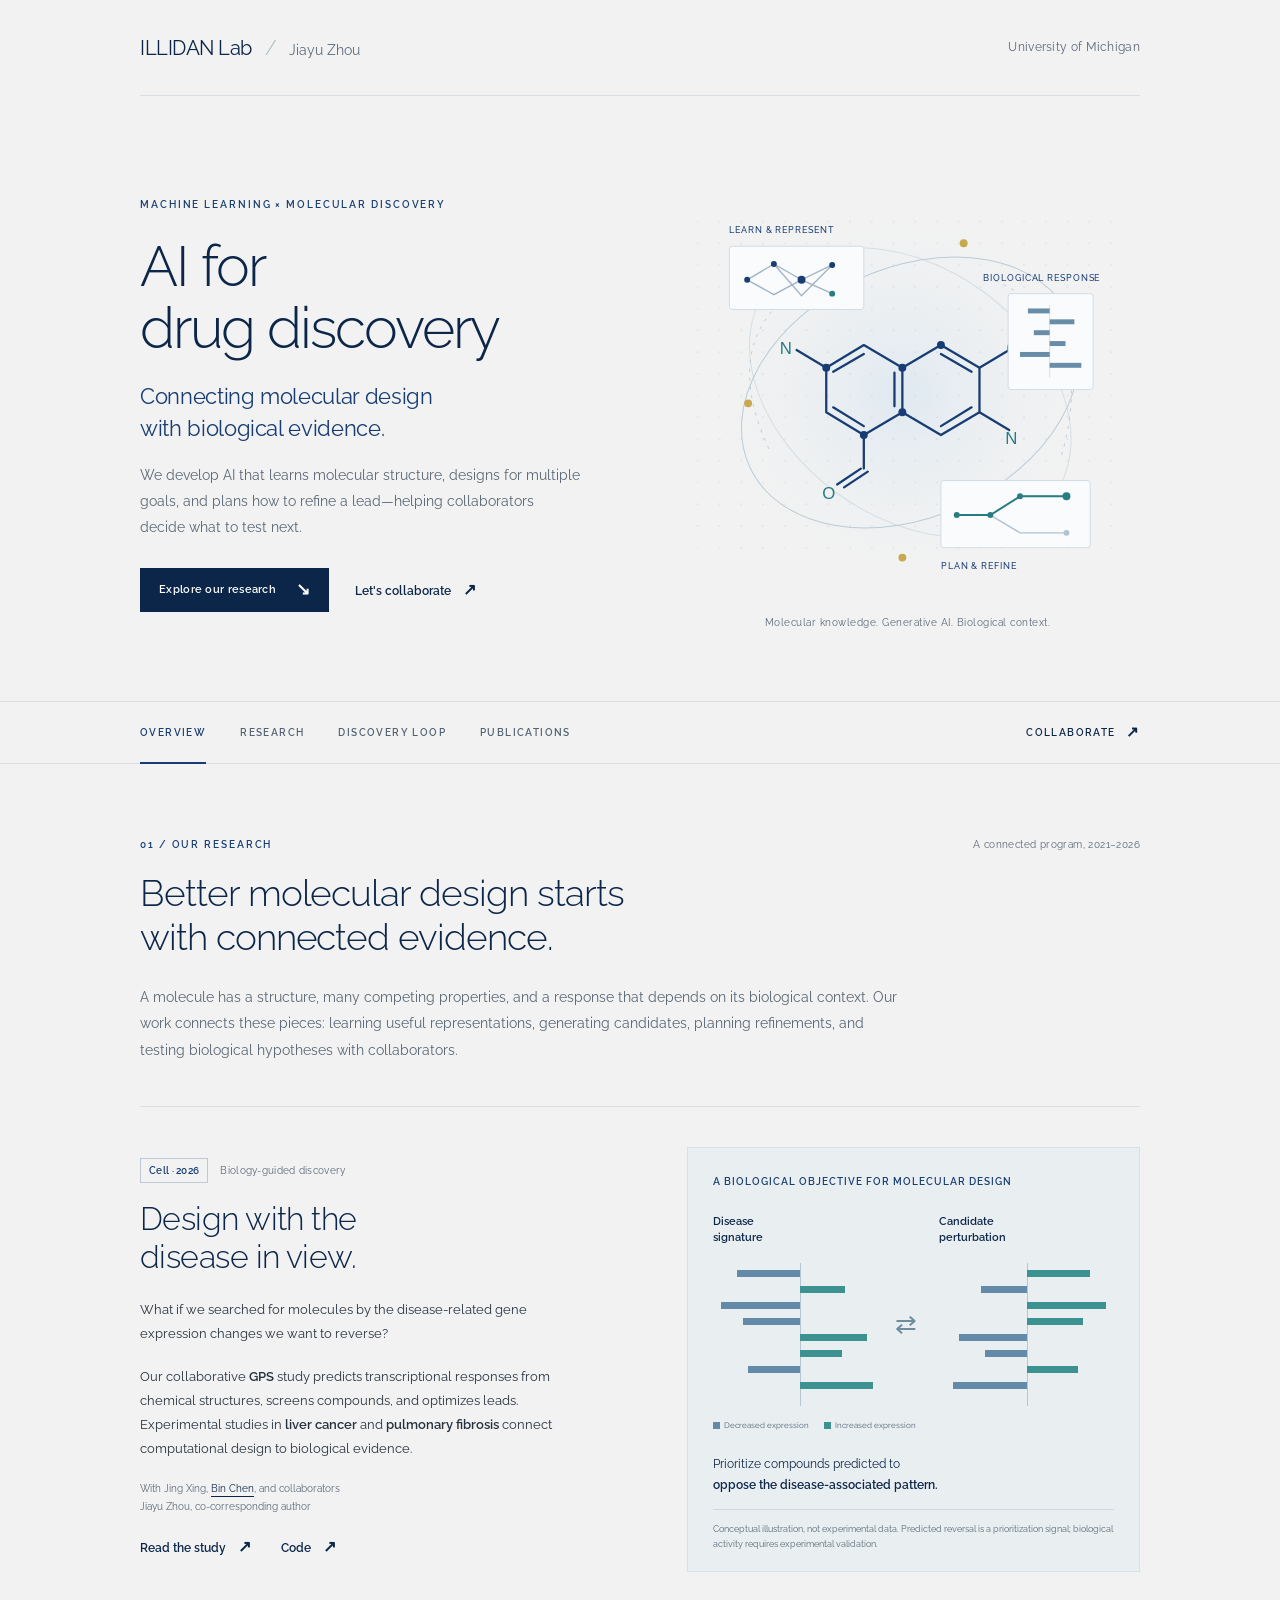
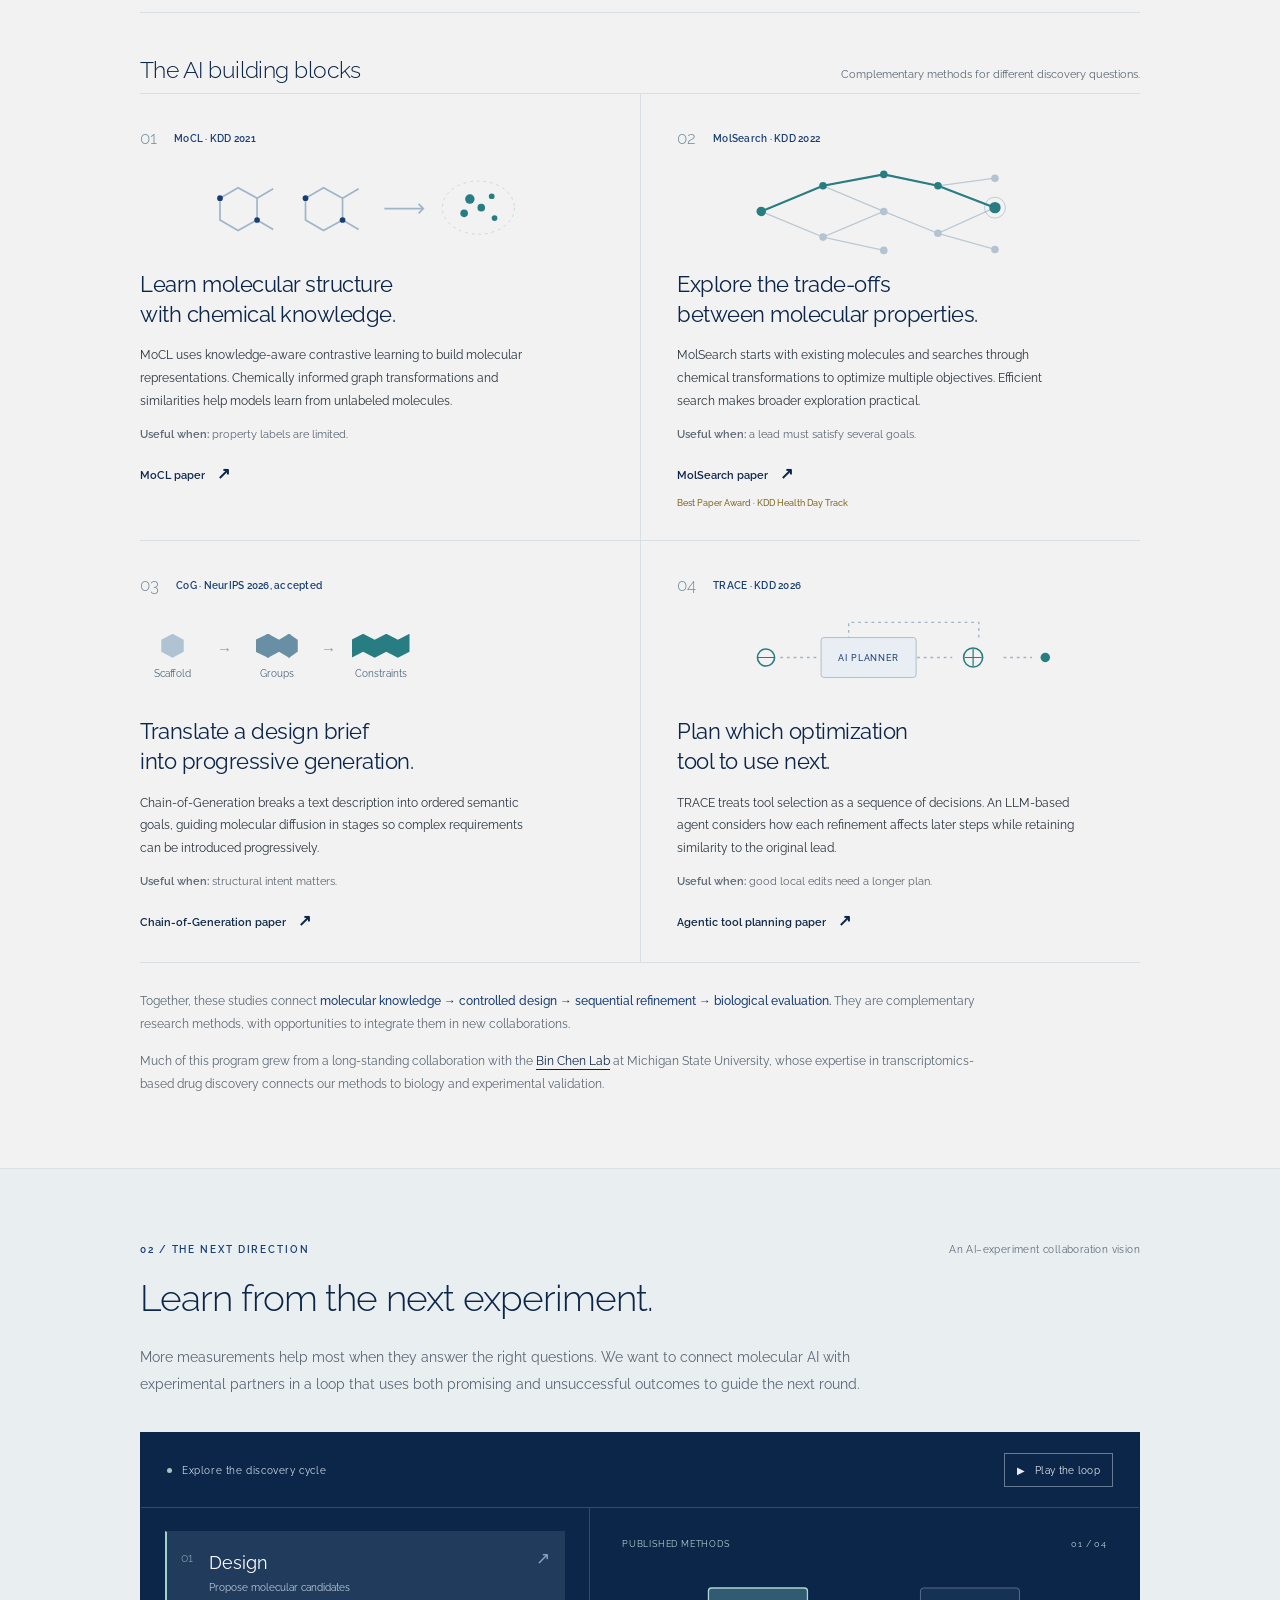
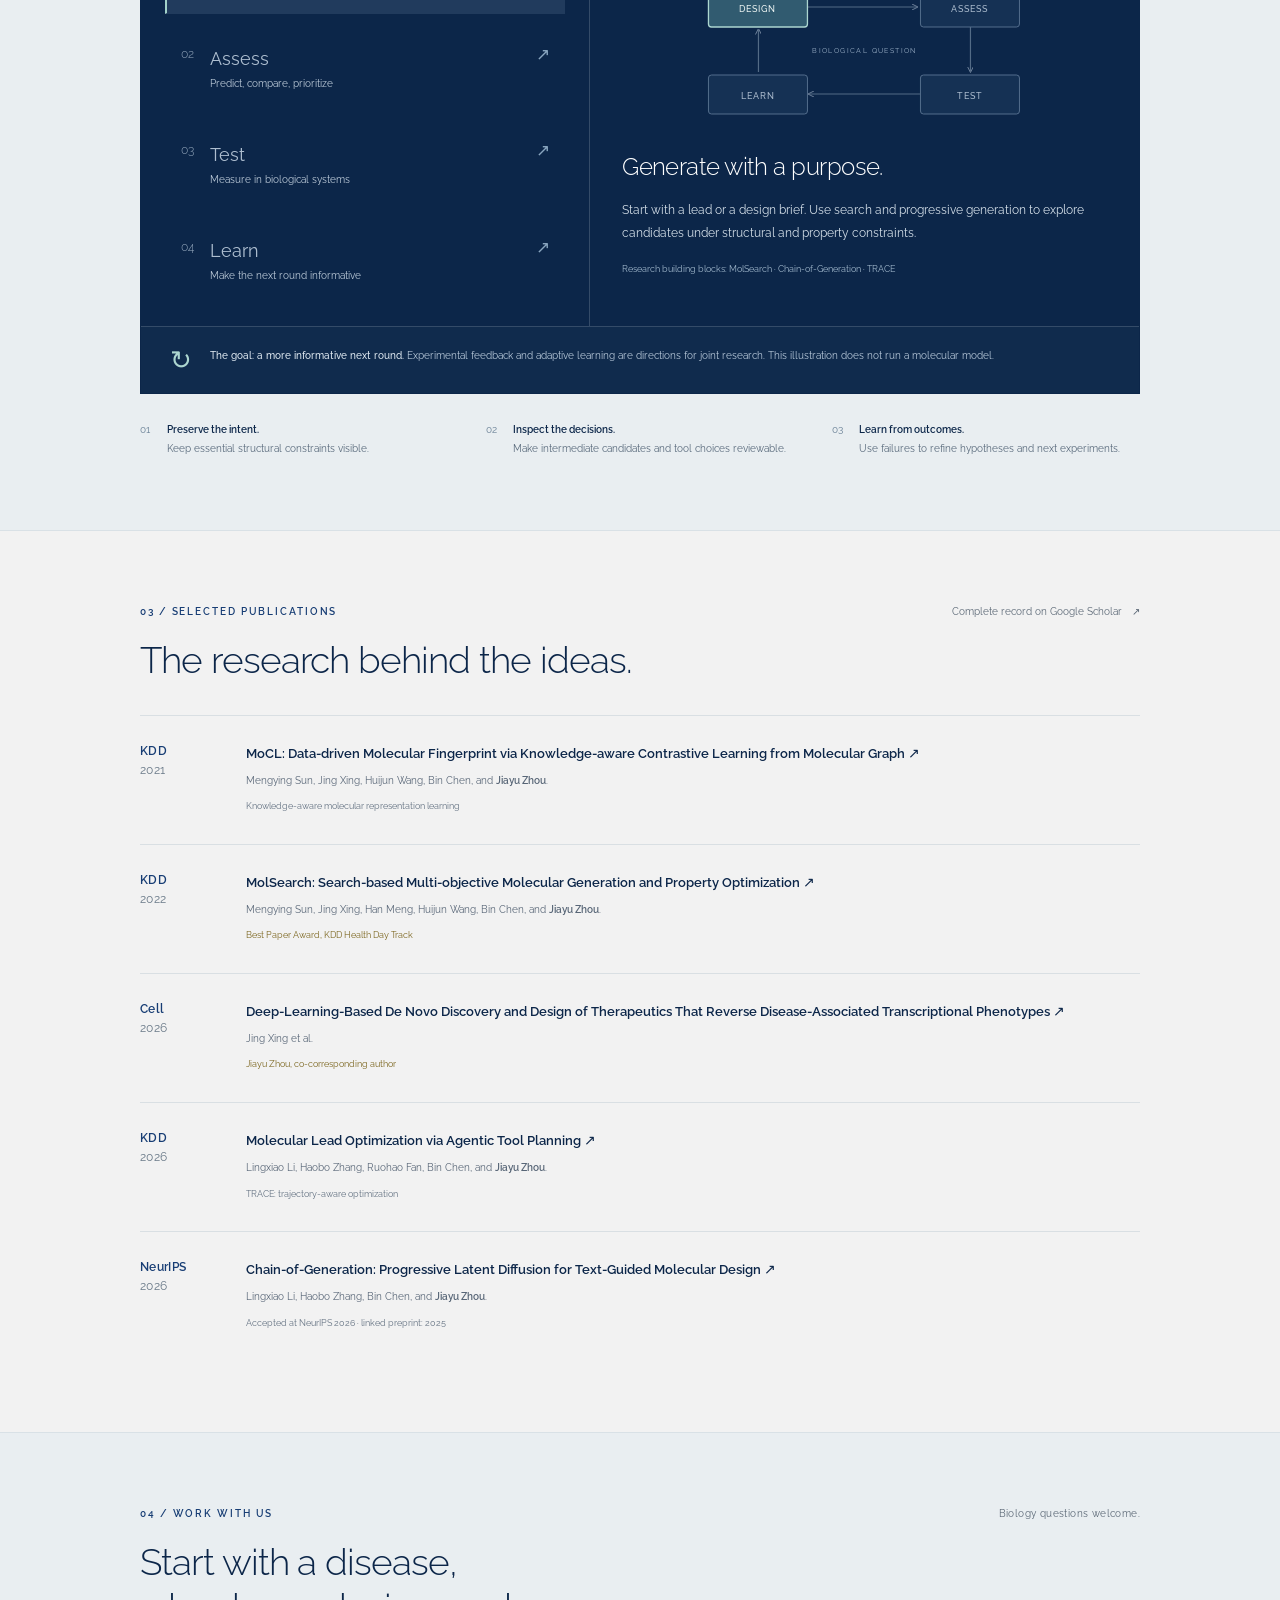
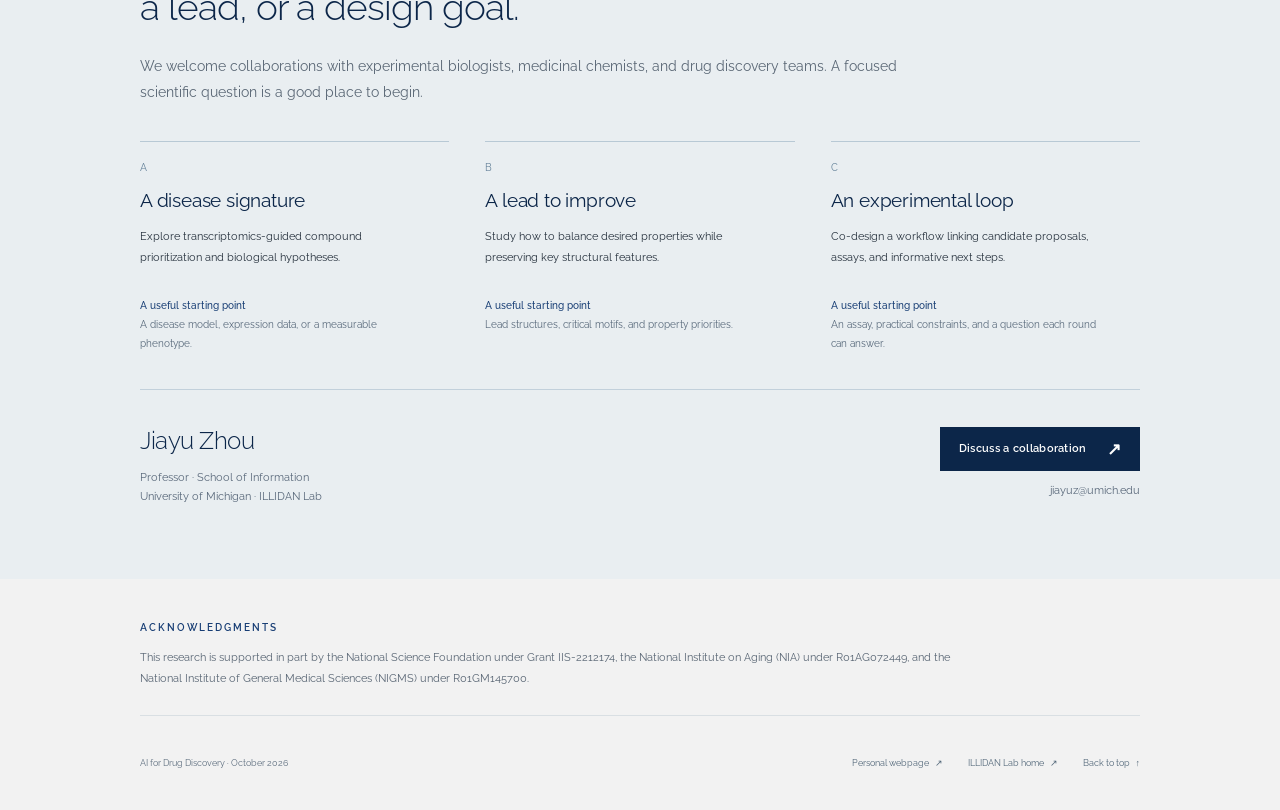
==== drug-discovery/index.html @ 28f116d9 "Add AI for Drug Discovery collaboration page. Co-Authored-By: Claude Opus 5.5 <noreply@anthropic.com" ====
<!doctype html>
<html lang="en">
<head>
  <meta charset="utf-8">
  <meta name="viewport" content="width=device-width, initial-scale=1">
  <meta name="theme-color" content="#0c2649">
  <meta name="description" content="AI for drug discovery at Jiayu Zhou's ILLIDAN Lab, University of Michigan. Molecular representation learning, generative design, agentic lead optimization, and transcriptomics-guided discovery.">
  <meta property="og:title" content="AI for Drug Discovery | Jiayu Zhou">
  <meta property="og:description" content="Connecting molecular design with biological evidence. Explore our research and opportunities to collaborate.">
  <meta property="og:type" content="website">
  <meta property="og:url" content="https://illidanlab.github.io/drug-discovery/">
  <link rel="canonical" href="https://illidanlab.github.io/drug-discovery/">
  <title>AI for Drug Discovery | ILLIDAN Lab</title>
  <link href="/favicon.ico" rel="shortcut icon">
  <link href="https://fonts.googleapis.com/css2?family=Raleway:wght@300;400;500;600;700&amp;display=swap" rel="stylesheet">
  <link rel="stylesheet" href="styles.css">
  <script src="app.js" defer></script>
</head>
<body>
  <a class="skip-link" href="#main">Skip to content</a>
  <header class="site-header wrap">
    <span class="identity"><a href="/">ILLIDAN Lab</a><span class="identity-divider">/</span><a href="https://jiayuzhou.github.io/" class="identity-lab">Jiayu Zhou</a></span>
    <span class="university">University of Michigan</span>
  </header>

  <main id="main">
    <section class="hero wrap" id="overview" aria-labelledby="page-title">
      <div class="hero-copy">
        <p class="eyebrow">Machine learning × molecular discovery</p>
        <h1 id="page-title">AI for<br>drug discovery</h1>
        <p class="hero-subtitle">Connecting molecular design<br class="desktop-break"> with biological evidence.</p>
        <p class="hero-intro">We develop AI that learns molecular structure, designs for multiple goals, and plans how to refine a lead—helping collaborators decide what to test next.</p>
        <div class="hero-actions"><a class="button primary" href="#research">Explore our research <span aria-hidden="true">↘</span></a><a class="text-link" href="#collaborate">Let's collaborate <span aria-hidden="true">↗</span></a></div>
      </div>

      <figure class="hero-figure">
        <svg class="molecular-world" viewBox="0 0 470 440" role="img" aria-labelledby="world-title world-desc">
          <title id="world-title">Molecular structure, AI design, and biological response</title>
          <desc id="world-desc">A conceptual molecular graph connects to a branching optimization trajectory and a gene expression signature, illustrating the connected capabilities of our research.</desc>
          <defs>
            <radialGradient id="world-glow"><stop stop-color="#dce8f1" stop-opacity=".88"/><stop offset="1" stop-color="#f2f2f2" stop-opacity="0"/></radialGradient>
            <linearGradient id="world-line" x1="0" x2="1"><stop stop-color="#8fa8c0"/><stop offset="1" stop-color="#287d82"/></linearGradient>
            <pattern id="world-grid" width="22" height="22" patternUnits="userSpaceOnUse"><circle cx="1" cy="1" r=".85" fill="#9cabb7" opacity=".3"/></pattern>
          </defs>
          <circle cx="230" cy="220" r="210" fill="url(#world-glow)"/>
          <rect x="20" y="30" width="430" height="365" fill="url(#world-grid)"/>
          <g fill="none" stroke="#bccbd6" stroke-width="1">
            <ellipse cx="238" cy="218" rx="179" ry="126" transform="rotate(-25 238 218)"/>
            <ellipse cx="238" cy="218" rx="179" ry="126" transform="rotate(36 238 218)" opacity=".5"/>
            <path d="M95 275Q32 140 172 88M324 105Q430 151 390 285" stroke-dasharray="3 6"/>
          </g>
          <g fill="none" stroke="#173d74" stroke-width="2.3" stroke-linecap="round" stroke-linejoin="round">
            <path d="M153 193l38-23 39 23v45l-39 23-38-23zM160 197l31-18M222 198v34M160 233l31 19"/>
            <path d="M230 193l39-23 39 23v45l-39 23-39-23M269 179l31 18M300 233l-31 19"/>
            <path d="M153 193l-30-18M308 193l30-18M308 238l30 18M191 261v34M188 295l-24 16M195 298l-24 16"/>
          </g>
          <g font-family="Arial,sans-serif" font-size="17" font-weight="500"><text x="106" y="179" fill="#287d82">N</text><text x="335" y="179" fill="#287d82">O</text><text x="334" y="270" fill="#287d82">N</text><text x="149" y="326" fill="#287d82">O</text></g>
          <g class="world-nodes" fill="#173d74"><circle cx="153" cy="193" r="4"/><circle cx="230" cy="193" r="4"/><circle cx="230" cy="238" r="4"/><circle cx="269" cy="170" r="4"/><circle cx="191" cy="261" r="4"/></g>
          <g transform="translate(55 70)">
            <rect x="0" y="0" width="136" height="64" rx="3" fill="#fafbfc" stroke="#d2dce5"/>
            <g stroke="#a2b5c7" stroke-width="1.4" fill="none"><path d="M18 34L45 18 73 34 104 19M45 18l28 32 31-31M18 34l27 15 28-15 31 14"/></g>
            <g fill="#173d74"><circle cx="18" cy="34" r="3"/><circle cx="45" cy="18" r="3"/><circle cx="73" cy="34" r="4"/><circle cx="104" cy="19" r="3"/></g>
            <circle cx="104" cy="48" r="3" fill="#287d82"/>
          </g>
          <text x="55" y="57" class="svg-label">LEARN &amp; REPRESENT</text>
          <g transform="translate(337 118)">
            <rect x="0" y="0" width="86" height="97" rx="3" fill="#fafbfc" stroke="#d2dce5"/>
            <g stroke="#d5dde4" stroke-width="1"><path d="M42 12v73"/></g>
            <g fill="#678da8"><rect x="20" y="15" width="22" height="5"/><rect x="42" y="26" width="25" height="5"/><rect x="26" y="37" width="16" height="5"/><rect x="42" y="48" width="16" height="5"/><rect x="12" y="59" width="30" height="5"/><rect x="42" y="70" width="32" height="5"/></g>
          </g>
          <text x="312" y="105" class="svg-label">BIOLOGICAL RESPONSE</text>
          <g transform="translate(269 307)">
            <rect x="0" y="0" width="151" height="68" rx="3" fill="#fafbfc" stroke="#d2dce5"/>
            <g fill="none" stroke="#b1c3d1" stroke-width="1.5"><path d="M16 35h34l30-19h47M50 35l30 18h47"/></g>
            <path d="M16 35h34l30-19h47" stroke="#287d82" stroke-width="2" fill="none"/>
            <g fill="#287d82"><circle cx="16" cy="35" r="3"/><circle cx="50" cy="35" r="3"/><circle cx="80" cy="16" r="3"/><circle cx="127" cy="16" r="4"/></g>
            <circle cx="127" cy="53" r="3" fill="#b1c3d1"/>
          </g>
          <text x="269" y="397" class="svg-label">PLAN &amp; REFINE</text>
          <g fill="#c8a950"><circle cx="74" cy="229" r="4"/><circle cx="292" cy="67" r="4"/><circle cx="230" cy="385" r="4"/></g>
        </svg>
        <figcaption>Molecular knowledge. Generative AI. Biological context.</figcaption>
      </figure>
    </section>

    <nav class="section-nav" aria-label="On this page"><div class="wrap nav-inner"><a href="#overview" class="active">Overview</a><a href="#research">Research</a><a href="#discovery-loop">Discovery loop</a><a href="#publications">Publications</a><a href="#collaborate">Collaborate <span aria-hidden="true">↗</span></a></div></nav>

    <section class="research-intro section wrap" id="research" aria-labelledby="research-heading">
      <div class="section-top"><p class="eyebrow">01 / Our research</p><span class="section-note">A connected program, 2021–2026</span></div>
      <h2 id="research-heading">Better molecular design starts<br class="desktop-break"> with connected evidence.</h2>
      <p class="section-lead">A molecule has a structure, many competing properties, and a response that depends on its biological context. Our work connects these pieces: learning useful representations, generating candidates, planning refinements, and testing biological hypotheses with collaborators.</p>

      <article class="flagship" aria-labelledby="gps-heading">
        <div class="flagship-copy">
          <p class="research-label"><span class="venue">Cell · 2026</span><span>Biology-guided discovery</span></p>
          <h3 id="gps-heading">Design with the<br>disease in view.</h3>
          <p>What if we searched for molecules by the disease-related gene expression changes we want to reverse?</p>
          <p>Our collaborative <strong>GPS</strong> study predicts transcriptional responses from chemical structures, screens compounds, and optimizes leads. Experimental studies in <strong>liver cancer</strong> and <strong>pulmonary fibrosis</strong> connect computational design to biological evidence.</p>
          <p class="credit">With Jing Xing, <a href="https://binchenlab.org/" target="_blank" rel="noopener noreferrer">Bin Chen</a>, and collaborators<br>Jiayu Zhou, co-corresponding author</p>
          <div class="inline-links"><a class="text-link" href="https://doi.org/10.1016/j.cell.2026.02.016" target="_blank" rel="noopener noreferrer">Read the study <span aria-hidden="true">↗</span></a><a class="text-link" href="https://github.com/Bin-Chen-Lab/GPS" target="_blank" rel="noopener noreferrer">Code <span aria-hidden="true">↗</span></a></div>
        </div>
        <figure class="signature-figure">
          <div class="signature-heading">A biological objective for molecular design</div>
          <div class="signature-columns">
            <div><span class="signature-name">Disease<br>signature</span><div class="gene-bars disease" aria-label="Illustrative disease expression signature"><i style="--w:72%;--side:start"></i><i style="--w:52%;--side:end"></i><i style="--w:91%;--side:start"></i><i style="--w:65%;--side:start"></i><i style="--w:77%;--side:end"></i><i style="--w:48%;--side:end"></i><i style="--w:59%;--side:start"></i><i style="--w:84%;--side:end"></i></div></div>
            <span class="signature-arrow" aria-hidden="true">⇄</span>
            <div><span class="signature-name">Candidate<br>perturbation</span><div class="gene-bars candidate" aria-label="Illustrative opposing compound perturbation signature"><i style="--w:72%;--side:end"></i><i style="--w:52%;--side:start"></i><i style="--w:91%;--side:end"></i><i style="--w:65%;--side:end"></i><i style="--w:77%;--side:start"></i><i style="--w:48%;--side:start"></i><i style="--w:59%;--side:end"></i><i style="--w:84%;--side:start"></i></div></div>
          </div>
          <div class="signature-legend"><span><i class="legend-blue"></i>Decreased expression</span><span><i class="legend-teal"></i>Increased expression</span></div>
          <p class="signature-takeaway">Prioritize compounds predicted to<br><strong>oppose the disease-associated pattern.</strong></p>
          <figcaption>Conceptual illustration, not experimental data. Predicted reversal is a prioritization signal; biological activity requires experimental validation.</figcaption>
        </figure>
      </article>

      <div class="building-blocks-heading"><h3>The AI building blocks</h3><p>Complementary methods for different discovery questions.</p></div>
      <div class="research-grid">
        <article class="research-item">
          <div class="method-top"><span class="method-number">01</span><span class="method-year">MoCL · KDD 2021</span></div>
          <svg viewBox="0 0 360 100" class="method-visual" role="img" aria-label="Molecular graphs are mapped to a shared representation using chemical knowledge"><g fill="none" stroke="#a0b5c9" stroke-width="1.8"><path d="M20 37l19-11 20 11v23L39 71 20 60zM59 37l17-10M59 60l17 10M110 37l19-11 20 11v23l-20 11-19-11zM149 37l17-10M149 60l17 10"/><path d="M193 48h41m-5-5l5 5-5 5"/></g><g fill="#173d74"><circle cx="20" cy="37" r="3"/><circle cx="59" cy="60" r="3"/><circle cx="110" cy="37" r="3"/><circle cx="149" cy="60" r="3"/></g><g fill="#287d82"><circle cx="283" cy="38" r="5"/><circle cx="295" cy="47" r="4"/><circle cx="277" cy="53" r="4"/><circle cx="306" cy="35" r="3"/><circle cx="309" cy="58" r="3"/></g><ellipse cx="292" cy="47" rx="38" ry="28" fill="none" stroke="#c8d8de" stroke-dasharray="3 4"/></svg>
          <h4>Learn molecular structure<br>with chemical knowledge.</h4>
          <p>MoCL uses knowledge-aware contrastive learning to build molecular representations. Chemically informed graph transformations and similarities help models learn from unlabeled molecules.</p>
          <p class="use-case"><strong>Useful when:</strong> property labels are limited.</p>
          <a class="paper-link" href="https://doi.org/10.1145/3447548.3467186" target="_blank" rel="noopener noreferrer" aria-label="Read the MoCL paper">MoCL paper <span aria-hidden="true">↗</span></a>
        </article>
        <article class="research-item">
          <div class="method-top"><span class="method-number">02</span><span class="method-year">MolSearch · KDD 2022</span></div>
          <svg viewBox="0 0 360 100" class="method-visual" role="img" aria-label="A tree search explores alternative molecular modifications"><g fill="none" stroke="#bcc9d3" stroke-width="1.4"><path d="M25 51L90 24l64-12M90 24l64 27M25 51l65 27 64-27M90 78l64 14M154 12l57 12 60-8M211 24l60 23M154 51l57 23 60-27M211 74l60 17"/></g><path d="M25 51L90 24l64-12 57 12 60 23" stroke="#287d82" stroke-width="2.3" fill="none"/><g fill="#b3c3d1"><circle cx="90" cy="78" r="4"/><circle cx="154" cy="51" r="4"/><circle cx="154" cy="92" r="4"/><circle cx="211" cy="74" r="4"/><circle cx="271" cy="16" r="4"/><circle cx="271" cy="91" r="4"/></g><g fill="#287d82"><circle cx="25" cy="51" r="5"/><circle cx="90" cy="24" r="4"/><circle cx="154" cy="12" r="4"/><circle cx="211" cy="24" r="4"/><circle cx="271" cy="47" r="6"/></g><circle cx="271" cy="47" r="11" stroke="#287d82" opacity=".3" fill="none"/></svg>
          <h4>Explore the trade-offs<br>between molecular properties.</h4>
          <p>MolSearch starts with existing molecules and searches through chemical transformations to optimize multiple objectives. Efficient search makes broader exploration practical.</p>
          <p class="use-case"><strong>Useful when:</strong> a lead must satisfy several goals.</p>
          <a class="paper-link" href="https://doi.org/10.1145/3534678.3542676" target="_blank" rel="noopener noreferrer" aria-label="Read the MolSearch paper">MolSearch paper <span aria-hidden="true">↗</span></a>
          <p class="award">Best Paper Award · KDD Health Day Track</p>
        </article>
        <article class="research-item">
          <div class="method-top"><span class="method-number">03</span><span class="method-year">CoG · NeurIPS 2026, accepted</span></div>
          <div class="progressive-visual" aria-label="Progressive generation introduces scaffold, functional groups, and property constraints in stages"><span><i></i>Scaffold</span><b aria-hidden="true">→</b><span><i></i>Groups</span><b aria-hidden="true">→</b><span><i></i>Constraints</span></div>
          <h4>Translate a design brief<br>into progressive generation.</h4>
          <p>Chain-of-Generation breaks a text description into ordered semantic goals, guiding molecular diffusion in stages so complex requirements can be introduced progressively.</p>
          <p class="use-case"><strong>Useful when:</strong> structural intent matters.</p>
          <a class="paper-link" href="https://arxiv.org/abs/2511.11894" target="_blank" rel="noopener noreferrer" aria-label="Read the Chain-of-Generation paper">Chain-of-Generation paper <span aria-hidden="true">↗</span></a>
        </article>
        <article class="research-item">
          <div class="method-top"><span class="method-number">04</span><span class="method-year">TRACE · KDD 2026</span></div>
          <svg viewBox="0 0 360 100" class="method-visual" role="img" aria-label="An agent plans a sequence of optimization tools and evaluates the resulting candidates"><g fill="none" stroke="#a0b5c9" stroke-width="1.4"><path d="M45 50h42m102 0h37m54 0h30M117 31V13h137v18" stroke-dasharray="3 4"/></g><rect x="88" y="29" width="100" height="42" rx="3" fill="#e8eef3" stroke="#a9becd"/><text x="138" y="54" text-anchor="middle" class="svg-label">AI PLANNER</text><g fill="#287d82"><circle cx="30" cy="50" r="9" fill="none" stroke="#287d82" stroke-width="1.7"/><circle cx="248" cy="50" r="10" fill="none" stroke="#287d82" stroke-width="1.7"/><circle cx="324" cy="50" r="5"/></g><path d="M21 50h18m209-9v18m-9-9h18" stroke="#287d82" stroke-width="1.3"/></svg>
          <h4>Plan which optimization<br>tool to use next.</h4>
          <p>TRACE treats tool selection as a sequence of decisions. An LLM-based agent considers how each refinement affects later steps while retaining similarity to the original lead.</p>
          <p class="use-case"><strong>Useful when:</strong> good local edits need a longer plan.</p>
          <a class="paper-link" href="https://doi.org/10.1145/3770855.3819017" target="_blank" rel="noopener noreferrer" aria-label="Read the TRACE agentic tool planning paper">Agentic tool planning paper <span aria-hidden="true">↗</span></a>
        </article>
      </div>
      <p class="research-connection">Together, these studies connect <strong>molecular knowledge → controlled design → sequential refinement → biological evaluation.</strong> They are complementary research methods, with opportunities to integrate them in new collaborations.</p>
      <p class="research-connection partner-note">Much of this program grew from a long-standing collaboration with the <a href="https://binchenlab.org/" target="_blank" rel="noopener noreferrer">Bin Chen Lab</a> at Michigan State University, whose expertise in transcriptomics-based drug discovery connects our methods to biology and experimental validation.</p>
    </section>

    <section class="loop-section" id="discovery-loop" aria-labelledby="loop-heading"><div class="wrap section">
      <div class="section-top"><p class="eyebrow">02 / The next direction</p><span class="section-note">An AI–experiment collaboration vision</span></div>
      <h2 id="loop-heading">Learn from the next experiment.</h2>
      <p class="section-lead">More measurements help most when they answer the right questions. We want to connect molecular AI with experimental partners in a loop that uses both promising and unsuccessful outcomes to guide the next round.</p>

      <div class="loop-board">
        <div class="loop-board-top"><span class="loop-caption"><i aria-hidden="true"></i> Explore the discovery cycle</span><button id="play-loop" class="play-button" type="button" aria-pressed="false"><span aria-hidden="true">▶</span> Play the loop</button></div>
        <div class="loop-layout">
          <div class="loop-stages" role="group" aria-label="Choose a discovery stage">
            <button class="stage-button selected" data-stage="0" type="button" aria-pressed="true"><span class="stage-index">01</span><span><strong>Design</strong><small>Propose molecular candidates</small></span><span class="stage-arrow" aria-hidden="true">↗</span></button>
            <button class="stage-button" data-stage="1" type="button" aria-pressed="false"><span class="stage-index">02</span><span><strong>Assess</strong><small>Predict, compare, prioritize</small></span><span class="stage-arrow" aria-hidden="true">↗</span></button>
            <button class="stage-button" data-stage="2" type="button" aria-pressed="false"><span class="stage-index">03</span><span><strong>Test</strong><small>Measure in biological systems</small></span><span class="stage-arrow" aria-hidden="true">↗</span></button>
            <button class="stage-button" data-stage="3" type="button" aria-pressed="false"><span class="stage-index">04</span><span><strong>Learn</strong><small>Make the next round informative</small></span><span class="stage-arrow" aria-hidden="true">↗</span></button>
          </div>
          <div class="loop-detail" aria-live="polite" aria-atomic="true">
            <div class="loop-detail-top"><span id="loop-status">Published methods</span><span id="loop-count">01 / 04</span></div>
            <svg id="loop-diagram" viewBox="0 0 360 166" role="img" aria-labelledby="loop-svg-title">
              <title id="loop-svg-title">Design, assess, test, and learn form a feedback cycle</title>
              <defs><marker id="loop-arrow" viewBox="0 0 8 8" refX="6" refY="4" markerWidth="5" markerHeight="5" orient="auto-start-reverse"><path d="M0 0L8 4 0 8" fill="none" stroke="#768aa2" stroke-width="1.2"/></marker></defs>
              <g fill="none" stroke="#536b86" stroke-width="1.2" marker-end="url(#loop-arrow)"><path d="M123 39h109"/><path d="M286 59v44"/><path d="M236 126H125"/><path d="M74 104V62"/></g>
              <g class="loop-node current" data-node="0"><rect x="24" y="20" width="99" height="39" rx="3"/><text x="73.5" y="44">DESIGN</text></g>
              <g class="loop-node" data-node="1"><rect x="236" y="20" width="99" height="39" rx="3"/><text x="285.5" y="44">ASSESS</text></g>
              <g class="loop-node" data-node="2"><rect x="236" y="107" width="99" height="39" rx="3"/><text x="285.5" y="131">TEST</text></g>
              <g class="loop-node" data-node="3"><rect x="24" y="107" width="99" height="39" rx="3"/><text x="73.5" y="131">LEARN</text></g>
              <text x="180" y="85" text-anchor="middle" class="loop-center">BIOLOGICAL QUESTION</text>
            </svg>
            <h3 id="loop-detail-title">Generate with a purpose.</h3>
            <p id="loop-detail-copy">Start with a lead or a design brief. Use search and progressive generation to explore candidates under structural and property constraints.</p>
            <p id="loop-detail-tools" class="loop-tools">Research building blocks: MolSearch · Chain-of-Generation · TRACE</p>
          </div>
        </div>
        <div class="loop-board-bottom"><span aria-hidden="true">↻</span><p><strong>The goal: a more informative next round.</strong> Experimental feedback and adaptive learning are directions for joint research. This illustration does not run a molecular model.</p></div>
      </div>
      <div class="loop-principles"><p><span>01</span><strong>Preserve the intent.</strong><br>Keep essential structural constraints visible.</p><p><span>02</span><strong>Inspect the decisions.</strong><br>Make intermediate candidates and tool choices reviewable.</p><p><span>03</span><strong>Learn from outcomes.</strong><br>Use failures to refine hypotheses and next experiments.</p></div>
    </div></section>

    <section class="section wrap publications" id="publications" aria-labelledby="papers-heading">
      <div class="section-top"><p class="eyebrow">03 / Selected publications</p><a class="quiet-link" href="https://scholar.google.com/citations?hl=en&amp;user=yQKlLTQAAAAJ" target="_blank" rel="noopener noreferrer">Complete record on Google Scholar <span aria-hidden="true">↗</span></a></div>
      <h2 id="papers-heading">The research behind the ideas.</h2>
      <ol class="publication-list">
        <li><span class="publication-venue">KDD<span>2021</span></span><div><a href="https://doi.org/10.1145/3447548.3467186" target="_blank" rel="noopener noreferrer">MoCL: Data-driven Molecular Fingerprint via Knowledge-aware Contrastive Learning from Molecular Graph <span aria-hidden="true">↗</span></a><p>Mengying Sun, Jing Xing, Huijun Wang, Bin Chen, and <strong>Jiayu Zhou</strong>.</p><span class="publication-note">Knowledge-aware molecular representation learning</span></div></li>
        <li><span class="publication-venue">KDD<span>2022</span></span><div><a href="https://doi.org/10.1145/3534678.3542676" target="_blank" rel="noopener noreferrer">MolSearch: Search-based Multi-objective Molecular Generation and Property Optimization <span aria-hidden="true">↗</span></a><p>Mengying Sun, Jing Xing, Han Meng, Huijun Wang, Bin Chen, and <strong>Jiayu Zhou</strong>.</p><span class="publication-note distinction">Best Paper Award, KDD Health Day Track</span></div></li>
        <li><span class="publication-venue">Cell<span>2026</span></span><div><a href="https://doi.org/10.1016/j.cell.2026.02.016" target="_blank" rel="noopener noreferrer">Deep-Learning-Based De Novo Discovery and Design of Therapeutics That Reverse Disease-Associated Transcriptional Phenotypes <span aria-hidden="true">↗</span></a><p>Jing Xing et al.</p><span class="publication-note distinction">Jiayu Zhou, co-corresponding author</span></div></li>
        <li><span class="publication-venue">KDD<span>2026</span></span><div><a href="https://doi.org/10.1145/3770855.3819017" target="_blank" rel="noopener noreferrer">Molecular Lead Optimization via Agentic Tool Planning <span aria-hidden="true">↗</span></a><p>Lingxiao Li, Haobo Zhang, Ruohao Fan, Bin Chen, and <strong>Jiayu Zhou</strong>.</p><span class="publication-note">TRACE: trajectory-aware optimization</span></div></li>
        <li><span class="publication-venue">NeurIPS<span>2026</span></span><div><a href="https://arxiv.org/abs/2511.11894" target="_blank" rel="noopener noreferrer">Chain-of-Generation: Progressive Latent Diffusion for Text-Guided Molecular Design <span aria-hidden="true">↗</span></a><p>Lingxiao Li, Haobo Zhang, Bin Chen, and <strong>Jiayu Zhou</strong>.</p><span class="publication-note">Accepted at NeurIPS 2026 · linked preprint: 2025</span></div></li>
      </ol>
    </section>

    <section class="collaboration-section" id="collaborate" aria-labelledby="collaboration-heading"><div class="section wrap">
      <div class="section-top"><p class="eyebrow">04 / Work with us</p><span class="section-note">Biology questions welcome.</span></div>
      <h2 id="collaboration-heading">Start with a disease,<br>a lead, or a design goal.</h2>
      <p class="section-lead">We welcome collaborations with experimental biologists, medicinal chemists, and drug discovery teams. A focused scientific question is a good place to begin.</p>
      <div class="collaboration-paths">
        <article><span class="path-index">A</span><h3>A disease signature</h3><p>Explore transcriptomics-guided compound prioritization and biological hypotheses.</p><p class="path-start"><strong>A useful starting point</strong><br>A disease model, expression data, or a measurable phenotype.</p></article>
        <article><span class="path-index">B</span><h3>A lead to improve</h3><p>Study how to balance desired properties while preserving key structural features.</p><p class="path-start"><strong>A useful starting point</strong><br>Lead structures, critical motifs, and property priorities.</p></article>
        <article><span class="path-index">C</span><h3>An experimental loop</h3><p>Co-design a workflow linking candidate proposals, assays, and informative next steps.</p><p class="path-start"><strong>A useful starting point</strong><br>An assay, practical constraints, and a question each round can answer.</p></article>
      </div>
      <div class="contact-block"><div><p class="contact-name">Jiayu Zhou</p><p>Professor · School of Information<br>University of Michigan · ILLIDAN Lab</p></div><div class="contact-actions"><a class="button primary" href="mailto:jiayuz@umich.edu?subject=AI%20for%20drug%20discovery%20collaboration">Discuss a collaboration <span aria-hidden="true">↗</span></a><a class="contact-email" href="mailto:jiayuz@umich.edu">jiayuz@umich.edu</a></div></div>
    </div></section>

    <section class="wrap acknowledgments" aria-labelledby="ack-heading">
      <p class="eyebrow" id="ack-heading">Acknowledgments</p>
      <p>This research is supported in part by the National Science Foundation under Grant IIS-2212174, the National Institute on Aging (NIA) under R01AG072449, and the National Institute of General Medical Sciences (NIGMS) under R01GM145700.</p>
    </section>
  </main>
  <footer class="wrap site-footer"><span>AI for Drug Discovery · October 2026</span><div><a href="https://jiayuzhou.github.io/">Personal webpage <span aria-hidden="true">↗</span></a><a href="/">ILLIDAN Lab home <span aria-hidden="true">↗</span></a><a href="#overview">Back to top <span aria-hidden="true">↑</span></a></div></footer>
</body>
</html>
---- drug-discovery/styles.css ----
:root{--page:#f2f2f2;--paper:#fafafa;--ink:#26313d;--navy:#0c2649;--blue:#173d74;--teal:#287d82;--line:#d9dfe3;--muted:#596674;--gold:#c6a13d;--font:'Raleway','Helvetica Neue',Helvetica,Arial,sans-serif}
*{box-sizing:border-box}html{scroll-behavior:smooth;scroll-padding-top:90px}body{margin:0;background:var(--page);color:var(--ink);font:400 15px/1.7 var(--font);-webkit-font-smoothing:antialiased}a{color:var(--navy);text-underline-offset:4px}a:hover{color:#8a6a12}button,a{-webkit-tap-highlight-color:transparent}button{font-family:inherit}button:focus-visible,a:focus-visible{outline:2px solid var(--teal);outline-offset:5px}button{cursor:pointer}.wrap{width:min(100% - 72px,1000px);margin-inline:auto}p{margin:0 0 1.2rem}h1,h2,h3,h4{font-weight:400;color:var(--navy);margin:0;line-height:1.2}h2{font-size:37px;letter-spacing:-1.05px;font-weight:300}h3{font-size:28px;letter-spacing:-.55px}strong{font-weight:600}.skip-link{position:fixed;top:0;left:20px;z-index:50;padding:10px 18px;background:white;transform:translateY(-110%)}.skip-link:focus{transform:translateY(0)}.site-header{min-height:96px;display:flex;justify-content:space-between;align-items:center;border-bottom:1px solid var(--line)}.identity{font-size:20px;letter-spacing:-.5px;text-decoration:none}.identity a{text-decoration:none}.identity-divider{margin:0 13px;color:#aab5bf;font-weight:300}.identity-lab{font-size:14px;letter-spacing:0;color:#5c6b7a}.university{font-size:12px;color:var(--muted);letter-spacing:.3px}.hero{display:grid;grid-template-columns:1.12fr 1fr;gap:15px;align-items:center;padding-block:68px 57px;min-height:605px}.eyebrow{font-weight:600;font-size:10px;letter-spacing:1.9px;text-transform:uppercase;color:var(--blue);margin-bottom:22px}.hero h1{font-size:57px;line-height:1.09;font-weight:300;letter-spacing:-2px;margin-bottom:22px}.hero-subtitle{font-size:22px;line-height:1.45;letter-spacing:-.35px;color:var(--blue);margin-bottom:18px}.hero-intro{font-size:14px;line-height:1.85;max-width:440px;color:var(--muted);margin-bottom:27px}.hero-actions{display:flex;align-items:center;gap:26px;flex-wrap:wrap}.button{display:inline-flex;align-items:center;justify-content:center;gap:20px;min-height:44px;padding:10px 18px;text-decoration:none;border:1px solid var(--navy);font-size:11px;font-weight:600;letter-spacing:.3px;transition:background .18s,color .18s}.button.primary{color:white;background:var(--navy)}.button.primary:hover{background:var(--blue);border-color:var(--blue)}.button span{font-size:17px;line-height:1}.text-link,.paper-link{font-weight:600;font-size:12px;text-decoration:none}.text-link span,.paper-link span{margin-left:9px;font-size:16px}.hero-figure{margin:0;position:relative;align-self:center}.molecular-world{width:100%;height:auto;display:block}.svg-label{font:500 9px var(--font);letter-spacing:.9px;fill:var(--blue)}.hero-figure figcaption{text-align:center;font-size:10px;color:var(--muted);margin-top:3px;letter-spacing:.5px}.section-nav{position:sticky;top:0;z-index:20;background:rgba(242,242,242,.97);border-top:1px solid var(--line);border-bottom:1px solid var(--line);backdrop-filter:blur(10px)}.nav-inner{display:flex;gap:34px;min-height:61px;align-items:stretch}.nav-inner a{display:flex;align-items:center;text-decoration:none;font-size:10px;letter-spacing:1.4px;text-transform:uppercase;font-weight:600;position:relative;color:#526171;white-space:nowrap}.nav-inner a:last-child{margin-left:auto;color:var(--navy)}.nav-inner a span{margin-left:10px;font-size:15px}.nav-inner a:after{content:'';position:absolute;bottom:-1px;left:0;right:0;height:2px;background:var(--blue);transform:scaleX(0);transform-origin:left;transition:transform .2s}.nav-inner a.active{color:var(--blue)}.nav-inner a.active:after,.nav-inner a:hover:after{transform:scaleX(1)}.section{padding-block:72px}.section-top{display:flex;align-items:baseline;justify-content:space-between;gap:24px;margin-bottom:18px}.section-top .eyebrow{margin:0}.section-note{font-size:10px;letter-spacing:.4px;color:var(--muted)}.section-lead{font-size:14px;line-height:1.9;max-width:760px;color:var(--muted);margin-top:24px;margin-bottom:0}.flagship{display:grid;grid-template-columns:1.1fr 1fr;gap:48px;border-top:1px solid var(--line);border-bottom:1px solid var(--line);padding:40px 0;margin-top:42px;align-items:center}.research-label{display:flex;gap:12px;font-size:10px;letter-spacing:.3px;align-items:center;margin-bottom:17px;color:var(--muted)}.venue{font-weight:600;color:var(--blue);border:1px solid #bbcad8;padding:3px 8px}.flagship h3{font-size:32px;font-weight:300;margin-bottom:21px;line-height:1.2}.flagship-copy>p:not(.research-label):not(.credit){font-size:13px;line-height:1.85;max-width:435px}.credit{font-size:10px;color:var(--muted);line-height:1.8;margin-bottom:17px}.inline-links{display:flex;gap:30px}.signature-figure{margin:0;background:#e9eef1;padding:25px 25px 18px;align-self:stretch;display:flex;flex-direction:column;justify-content:center;border:1px solid #d7e0e6}.signature-heading{font-size:10px;text-transform:uppercase;font-weight:600;letter-spacing:1px;color:var(--blue);margin-bottom:24px}.signature-columns{display:grid;grid-template-columns:1fr 36px 1fr;gap:8px;align-items:center}.signature-name{display:block;font-size:11px;line-height:1.5;color:var(--navy);font-weight:600;margin-bottom:16px}.signature-arrow{font-size:26px;font-weight:300;color:#6f8d9c;align-self:center;margin-top:30px}.gene-bars{height:143px;position:relative;display:flex;flex-direction:column;gap:9px;padding-top:7px}.gene-bars:before{content:'';position:absolute;left:50%;top:0;height:100%;width:1px;background:#b7c7d1}.gene-bars i{display:block;height:7px;flex-shrink:0;width:calc(var(--w)/2);position:relative}.gene-bars i[style*="--side:start"]{background:#638ba9;align-self:center;margin-right:calc(var(--w)/2)}.gene-bars i[style*="--side:end"]{background:#3b9290;align-self:center;margin-left:calc(var(--w)/2)}.signature-legend{display:flex;gap:15px;margin-top:13px;font-size:8px;color:#536575;flex-wrap:wrap}.signature-legend span{display:flex;align-items:center;gap:4px}.signature-legend i{display:inline-block;width:7px;height:7px}.legend-blue{background:#638ba9}.legend-teal{background:#3b9290}.signature-takeaway{font-size:12px;line-height:1.7;margin-top:22px;margin-bottom:14px;color:var(--navy)}.signature-figure figcaption{font-size:9px;line-height:1.7;color:#586b7b;border-top:1px solid #cdd9e0;padding-top:12px}.building-blocks-heading{display:flex;align-items:baseline;gap:28px;justify-content:space-between;margin:43px 0 9px}.building-blocks-heading h3{font-size:23px;font-weight:300}.building-blocks-heading p{font-size:11px;color:var(--muted);margin:0}.research-grid{display:grid;grid-template-columns:1fr 1fr}.research-item{padding:30px 36px 28px 0;border-bottom:1px solid var(--line);min-width:0}.research-item:nth-child(even){padding-left:36px;padding-right:0;border-left:1px solid var(--line)}.research-item:nth-child(-n+2){border-top:1px solid var(--line)}.method-top{display:flex;align-items:center;gap:17px}.method-number{font-size:17px;color:#748ba0;font-weight:300}.method-year{font-size:10px;letter-spacing:.25px;color:var(--blue);font-weight:600}.method-visual{display:block;width:100%;height:95px;margin:10px 0 12px}.research-item h4{font-size:22px;line-height:1.35;letter-spacing:-.5px;font-weight:400;margin-bottom:15px}.research-item>p{font-size:12px;line-height:1.9;margin-bottom:12px;max-width:400px}.research-item .use-case{font-size:11px;color:var(--muted)}.paper-link{font-size:11px;display:inline-block;margin-top:2px}.research-item .award{font-size:9px;font-weight:500;color:#80651a;margin-top:8px;margin-bottom:0}.progressive-visual{display:flex;align-items:center;justify-content:flex-start;gap:12px;min-height:95px;margin:10px 0 12px}.progressive-visual span{font-size:10px;color:#49647b;display:flex;flex-direction:column;align-items:center;gap:7px;min-width:65px}.progressive-visual i{height:24px;width:25px;display:block;background:#b0c3d2;clip-path:polygon(50% 0,95% 25%,95% 75%,50% 100%,5% 75%,5% 25%)}.progressive-visual span:nth-of-type(2) i{background:#688fa3;box-shadow:10px 0 0 #688fa3;width:42px;clip-path:polygon(30% 0,56% 25%,80% 0,100% 25%,100% 75%,80% 100%,56% 75%,30% 100%,0 75%,0 25%)}.progressive-visual span:nth-of-type(3) i{background:var(--teal);width:58px;clip-path:polygon(20% 0,40% 25%,60% 0,80% 25%,100% 0,100% 75%,80% 100%,60% 75%,40% 100%,20% 75%,0 100%,0 25%)}.progressive-visual b{font-weight:300;color:#869daf;margin-top:-17px}.research-connection{font-size:12px;color:var(--muted);line-height:1.9;margin-top:27px;margin-bottom:0;max-width:865px}.research-connection strong{color:var(--blue);font-weight:500}.loop-section{background:#e9eef1;border-block:1px solid #d9e1e6}.loop-board{background:var(--navy);color:#d6e0e9;margin-top:35px;border:1px solid var(--navy)}.loop-board-top{display:flex;justify-content:space-between;align-items:center;padding:20px 26px;border-bottom:1px solid #344b68;gap:15px}.loop-caption{font-size:10px;letter-spacing:.6px;display:flex;align-items:center;gap:10px}.loop-caption i{display:inline-block;width:5px;height:5px;border-radius:50%;background:#9fc8c3}.play-button{color:#e7edf3;font-size:10px;letter-spacing:.3px;display:flex;gap:10px;align-items:center;background:transparent;border:1px solid #667c95;padding:7px 12px;min-height:34px}.play-button:hover,.play-button[aria-pressed=true]{background:#263f60}.play-button:focus-visible,.stage-button:focus-visible{outline-color:#b4d9d3}.loop-layout{display:grid;grid-template-columns:.9fr 1.1fr}.loop-stages{padding:23px 24px;border-right:1px solid #344b68;display:flex;flex-direction:column;justify-content:space-between;gap:6px}.stage-button{background:transparent;border:1px solid transparent;border-left:2px solid transparent;display:flex;align-items:center;gap:16px;text-align:left;color:#aebed0;padding:16px 14px;width:100%;min-height:83px;transition:background .2s,border-color .2s}.stage-button.selected{background:#213b5d;border-left-color:#a2d1c9;color:white}.stage-button:hover{background:#1b3454}.stage-index{font-size:12px;font-weight:300;color:#94a7bc;align-self:flex-start;padding-top:3px}.stage-button strong{font-size:18px;font-weight:400;line-height:1.35;display:block}.stage-button small{font-size:10px;display:block;margin-top:5px;color:#c0cedc;line-height:1.5}.stage-arrow{margin-left:auto;font-size:17px;color:#89a5bf;align-self:flex-start}.loop-detail{padding:29px 32px 30px;min-width:0}.loop-detail-top{display:flex;align-items:center;justify-content:space-between;gap:12px;color:#b4cad8;font-size:9px;letter-spacing:.8px;text-transform:uppercase}.loop-detail-top>span:first-child{color:#b1d4ce}.loop-detail svg{display:block;width:100%;height:166px;margin:16px 0}.loop-node rect{fill:#153154;stroke:#536d8c;stroke-width:1}.loop-node text{font:500 9px var(--font);letter-spacing:1px;fill:#aebed0;text-anchor:middle}.loop-node.current rect{fill:#315b70;stroke:#acd6d0;stroke-width:1.3}.loop-node.current text{fill:#f0f7f5}.loop-center{font:400 7px var(--font);letter-spacing:1.4px;fill:#9db2c9}.loop-detail h3{font-size:24px;color:#fff;font-weight:300;margin-bottom:15px;line-height:1.4}.loop-detail p{font-size:12px;line-height:1.9;margin-bottom:16px;color:#d3dee8}.loop-detail p.loop-tools{font-size:9px;color:#a2b9cd;line-height:1.9;min-height:35px;margin-bottom:0}.loop-board-bottom{border-top:1px solid #344b68;padding:19px 29px;display:flex;align-items:flex-start;gap:18px;background:#102b4d}.loop-board-bottom>span{font-size:26px;font-weight:300;color:#acd6d0;line-height:1.1}.loop-board-bottom p{font-size:10px;line-height:1.9;color:#bbccdd;margin:0}.loop-board-bottom strong{color:#e0eaf2;font-weight:500}.loop-principles{display:grid;grid-template-columns:repeat(3,1fr);gap:38px;padding-top:27px}.loop-principles p{font-size:10px;line-height:1.85;color:#566779;margin:0;position:relative;padding-left:27px}.loop-principles p>span{position:absolute;left:0;top:0;color:#6b8297;font-size:10px}.loop-principles strong{color:var(--navy);font-weight:600}.publications .section-top{align-items:center}.quiet-link{font-size:10px;text-decoration:none;color:var(--muted)}.quiet-link span{margin-left:7px}.publication-list{list-style:none;margin:32px 0 0;padding:0}.publication-list li{display:grid;grid-template-columns:90px 1fr;gap:16px;padding:26px 0;border-top:1px solid var(--line)}.publication-venue{font-size:12px;line-height:1.6;letter-spacing:.3px;color:var(--blue);font-weight:600}.publication-venue span{display:block;color:#687887;font-size:12px;font-weight:400}.publication-list a{font-size:13px;line-height:1.65;font-weight:600;text-decoration:none;display:block;max-width:820px}.publication-list a span{font-weight:400;font-size:14px}.publication-list p{font-size:10px;line-height:1.85;margin:7px 0 2px;color:#576576}.publication-note{font-size:9px;line-height:1.7;color:#657383}.publication-note.distinction{color:#7c661f}.collaboration-section{background:#e9eef1;border-top:1px solid #d9e1e6}.collaboration-paths{display:grid;grid-template-columns:repeat(3,1fr);gap:36px;margin:35px 0 36px}.collaboration-paths article{border-top:1px solid #b8c9d5;padding-top:17px}.path-index{font-size:10px;letter-spacing:1px;color:#638098;display:block;margin-bottom:13px}.collaboration-paths h3{font-size:19px;margin-bottom:15px;letter-spacing:-.2px}.collaboration-paths p{font-size:11px;line-height:1.9;max-width:280px}.collaboration-paths .path-start{font-size:10px;color:#566779;margin-bottom:0;padding-top:8px}.path-start strong{font-weight:500;color:var(--blue)}.contact-block{display:flex;justify-content:space-between;align-items:center;gap:30px;border-top:1px solid #c2d0db;padding-top:31px}.contact-name{font-size:24px;color:var(--navy);font-weight:300;letter-spacing:-.5px;margin-bottom:6px}.contact-block p:not(.contact-name){font-size:11px;color:#586779;margin:0;line-height:1.8}.contact-actions{display:flex;flex-direction:column;align-items:flex-end;gap:11px}.contact-email{font-size:11px;text-decoration:none;color:#586779}.site-footer{display:flex;align-items:center;justify-content:space-between;gap:20px;min-height:94px;font-size:9px;color:#607080}.site-footer>div{display:flex;gap:25px}.site-footer a{text-decoration:none;color:#526779}.site-footer a span{margin-left:4px}
.partner-note{margin-top:14px}.acknowledgments{padding-block:40px 6px;border-bottom:1px solid var(--line)}.acknowledgments .eyebrow{margin-bottom:12px}.acknowledgments p:not(.eyebrow){font-size:11px;line-height:1.9;color:var(--muted);max-width:820px}
@media(min-width:1500px){.hero{padding-block:78px 65px}}
@media(max-width:900px){.wrap{width:calc(100% - 56px)}.hero h1{font-size:49px}.hero-subtitle{font-size:20px}.hero-intro{font-size:13px}.hero-actions{gap:18px}.hero{min-height:560px}.flagship{gap:28px}.signature-figure{padding:22px 18px 16px}.nav-inner{gap:25px}.method-year{font-size:9px}.research-item{padding-right:25px}.research-item:nth-child(even){padding-left:25px}.loop-stages{padding:22px 14px}.stage-button{gap:12px;padding-inline:10px}.loop-detail{padding-inline:24px}.collaboration-paths{gap:26px}.site-footer>div{gap:14px}}
@media(max-width:700px){html{scroll-padding-top:78px}.wrap{width:calc(100% - 40px)}.site-header{min-height:78px}.identity{font-size:18px}.identity-lab{font-size:12px}.identity-divider{margin-inline:8px}.university{font-size:9px;max-width:82px;text-align:right;line-height:1.6}.hero{grid-template-columns:1fr;gap:14px;padding-block:45px 30px;min-height:auto}.hero .eyebrow{font-size:9px;letter-spacing:1.55px;margin-bottom:19px}.hero h1{font-size:52px;letter-spacing:-1.8px;margin-bottom:19px}.hero-subtitle{font-size:21px}.hero-intro{font-size:13px;max-width:490px;margin-bottom:23px}.hero-actions{gap:22px}.hero-figure{width:min(390px,100%);margin:7px auto 0}.hero-figure figcaption{font-size:9px;margin-top:-6px}.molecular-world{margin-block:-17px -8px}.nav-inner{gap:0;justify-content:space-between;min-height:54px;width:calc(100% - 32px)}.nav-inner a{font-size:8px;letter-spacing:.6px}.nav-inner a:last-child{margin-left:0}.nav-inner a:last-child span{display:none}.section{padding-block:48px}.section-top{gap:15px;align-items:flex-start;margin-bottom:19px}.section-top .eyebrow{font-size:9px;letter-spacing:1.6px}.section-note{font-size:8px;text-align:right;max-width:155px;line-height:1.65}.section-lead{font-size:13px;line-height:1.9;margin-top:21px}h2{font-size:30px;letter-spacing:-.8px}.desktop-break{display:none}.flagship{grid-template-columns:1fr;gap:27px;padding-block:28px;margin-top:30px}.flagship h3{font-size:30px}.flagship-copy>p:not(.research-label):not(.credit){font-size:12px;max-width:100%}.signature-figure{padding:22px;max-width:460px;width:100%;margin-inline:auto}.signature-heading{font-size:9px}.signature-columns{gap:18px;grid-template-columns:1fr 30px 1fr}.gene-bars{height:143px}.signature-legend{font-size:8px}.signature-takeaway{font-size:12px}.signature-figure figcaption{font-size:9px}.building-blocks-heading{margin-top:32px;display:block}.building-blocks-heading h3{font-size:24px}.building-blocks-heading p{font-size:10px;margin-top:9px}.research-grid{grid-template-columns:1fr}.research-item{padding:26px 0!important;border-left:0!important}.research-item:nth-child(2){border-top:0}.method-year{font-size:10px}.method-visual{height:86px;margin-block:7px 9px;max-width:360px}.research-item h4{font-size:23px;margin-bottom:13px}.research-item>p{font-size:12px;max-width:100%}.progressive-visual{min-height:86px;margin-block:7px 9px;gap:17px}.research-connection{font-size:11px;margin-top:23px}.loop-board{margin-top:28px}.loop-board-top{padding:16px 17px;gap:8px}.loop-caption{font-size:9px;letter-spacing:.15px;gap:6px}.play-button{padding:6px 8px;font-size:9px;gap:7px}.loop-layout{grid-template-columns:1fr}.loop-stages{display:grid;grid-template-columns:1fr 1fr;gap:5px;padding:15px;border-right:0;border-bottom:1px solid #344b68}.stage-button{padding:12px 9px;gap:9px;min-height:80px;align-items:flex-start}.stage-index{font-size:9px;padding-top:4px}.stage-button strong{font-size:16px}.stage-button small{font-size:8px;line-height:1.6;margin-top:4px}.stage-arrow{font-size:13px}.loop-detail{padding:24px 22px 22px;min-height:395px}.loop-detail svg{height:160px;margin:15px 0}.loop-detail h3{font-size:24px}.loop-detail p{font-size:11px;line-height:1.9;min-height:62px}.loop-detail p.loop-tools{font-size:9px;min-height:35px}.loop-board-bottom{padding:19px 20px;gap:13px}.loop-board-bottom p{font-size:9px}.loop-principles{grid-template-columns:1fr;gap:18px;padding-top:24px}.loop-principles p{font-size:11px;padding-left:29px}.publications .section-top{display:block}.publications .quiet-link{display:inline-block;margin-top:11px;font-size:9px}.publication-list{margin-top:27px}.publication-list li{grid-template-columns:62px 1fr;gap:13px;padding-block:23px}.publication-venue,.publication-venue span{font-size:10px}.publication-list a{font-size:12px}.publication-list p{font-size:9px}.publication-note{font-size:9px}.collaboration-paths{grid-template-columns:1fr;gap:26px;margin-block:29px}.collaboration-paths article{padding-top:14px}.path-index{margin-bottom:8px}.collaboration-paths h3{font-size:22px;margin-bottom:12px}.collaboration-paths p{max-width:100%;font-size:12px;margin-bottom:12px}.collaboration-paths .path-start{font-size:10px;padding-top:0}.contact-block{align-items:flex-start;flex-direction:column;gap:23px;padding-top:27px}.contact-actions{align-items:flex-start;gap:13px}.contact-name{font-size:26px}.contact-block p:not(.contact-name){font-size:11px}.site-footer{align-items:flex-start;flex-direction:column;justify-content:center;min-height:110px;padding-block:23px;gap:13px;font-size:9px}.site-footer>div{flex-wrap:wrap;gap:20px}}
@media(prefers-reduced-motion:reduce){html{scroll-behavior:auto}*,*:before,*:after{transition:none!important;animation:none!important}}
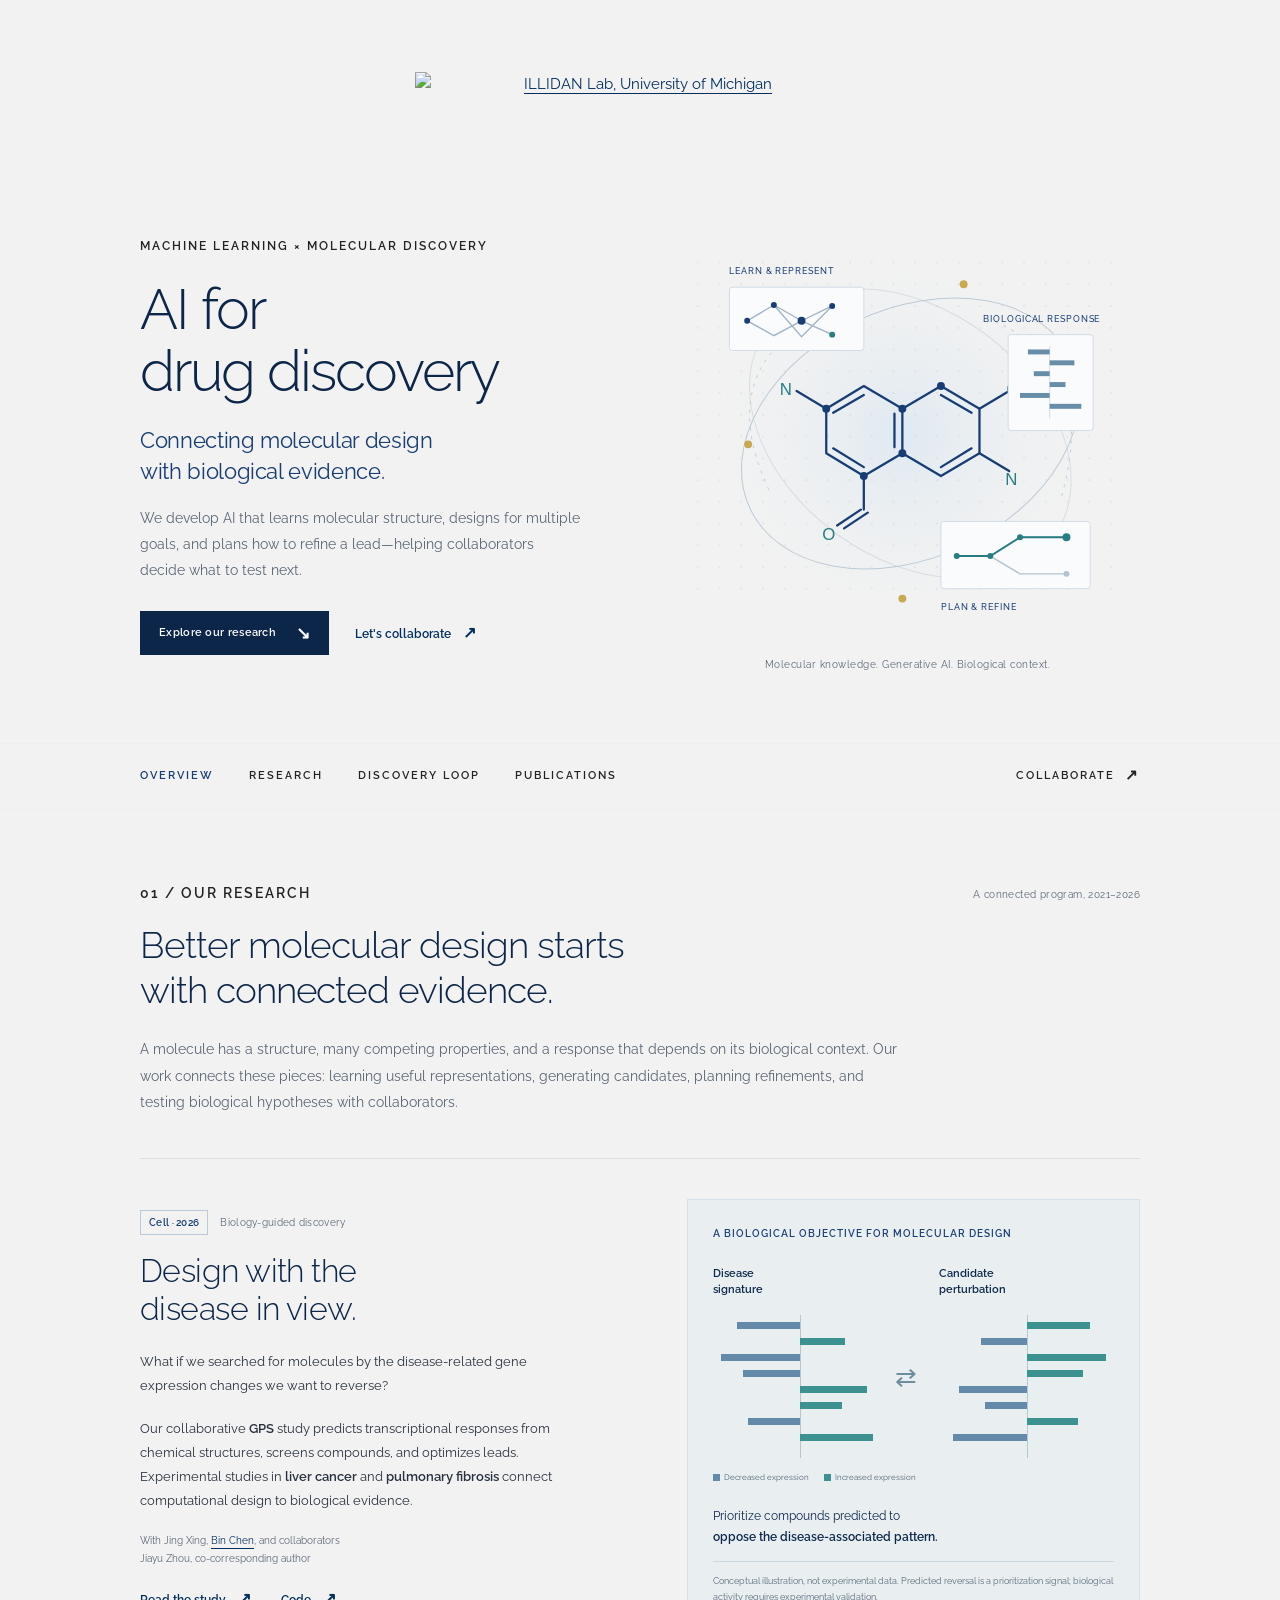
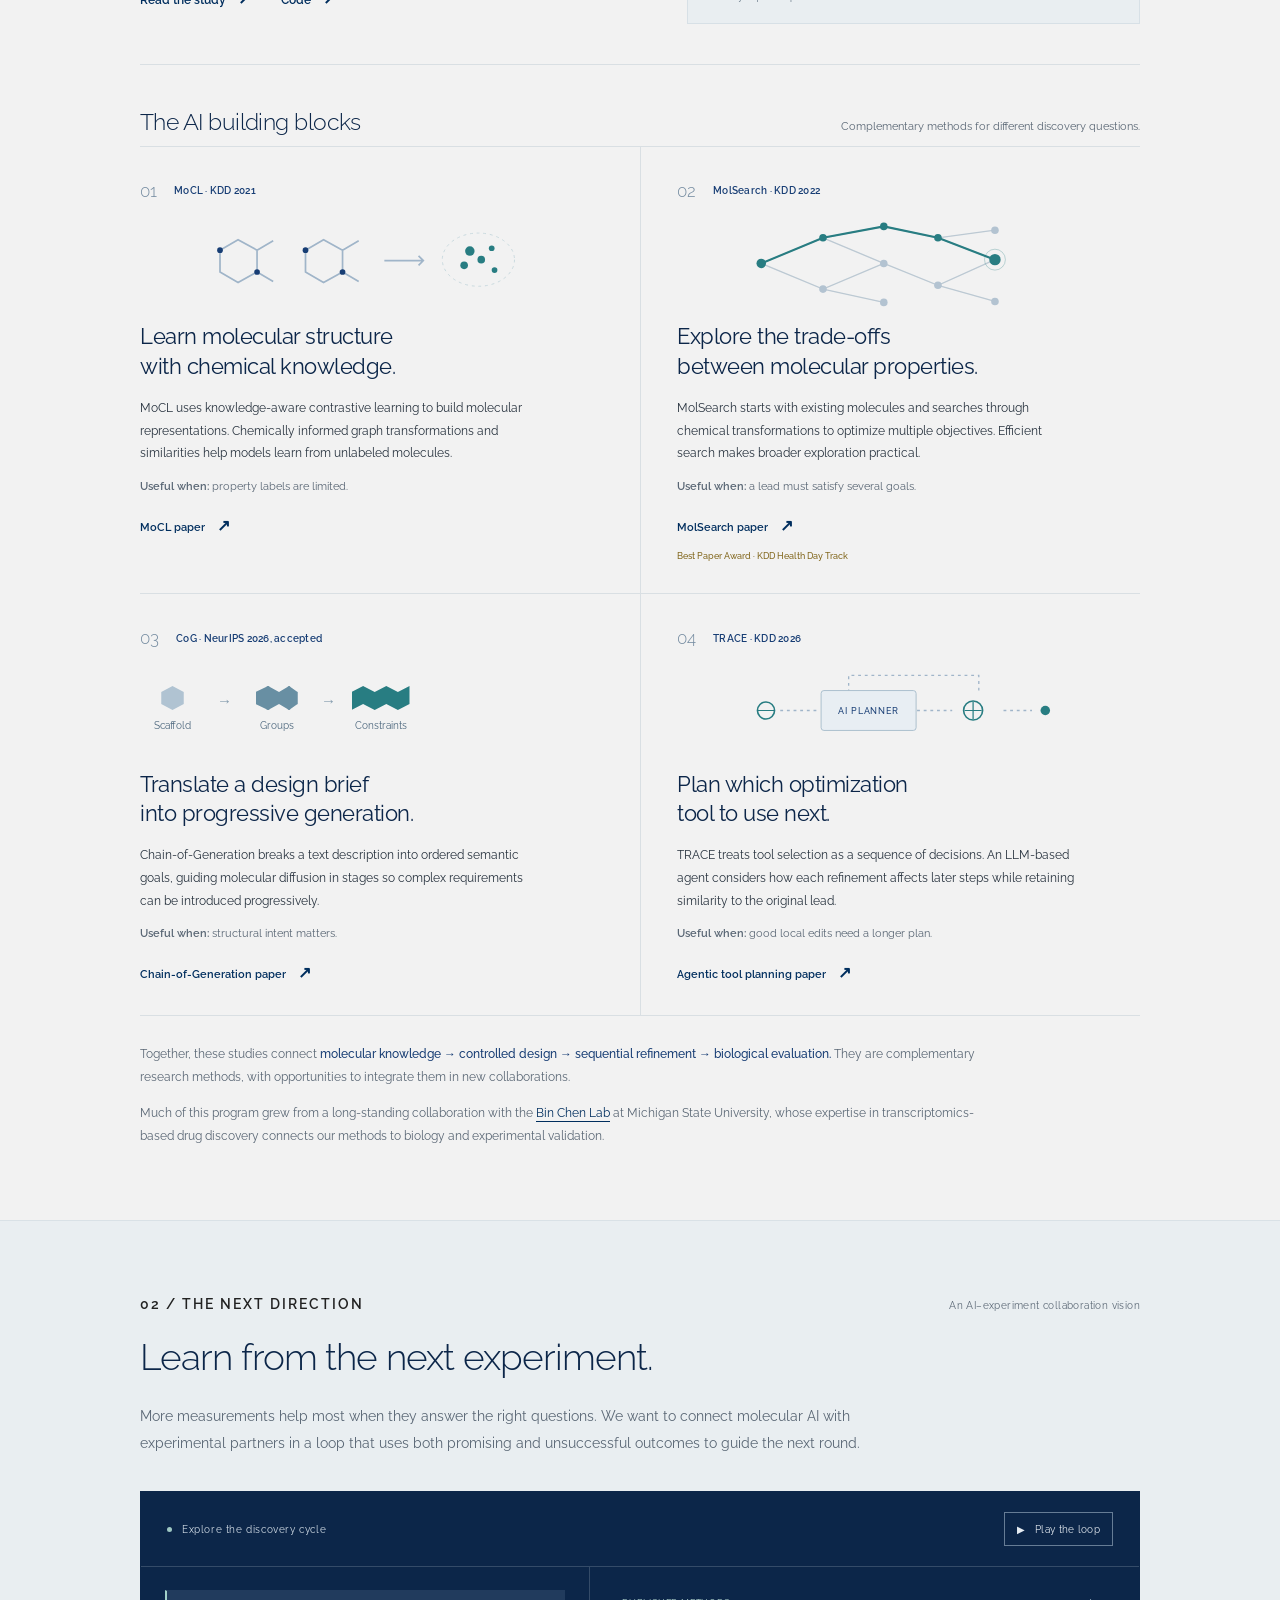
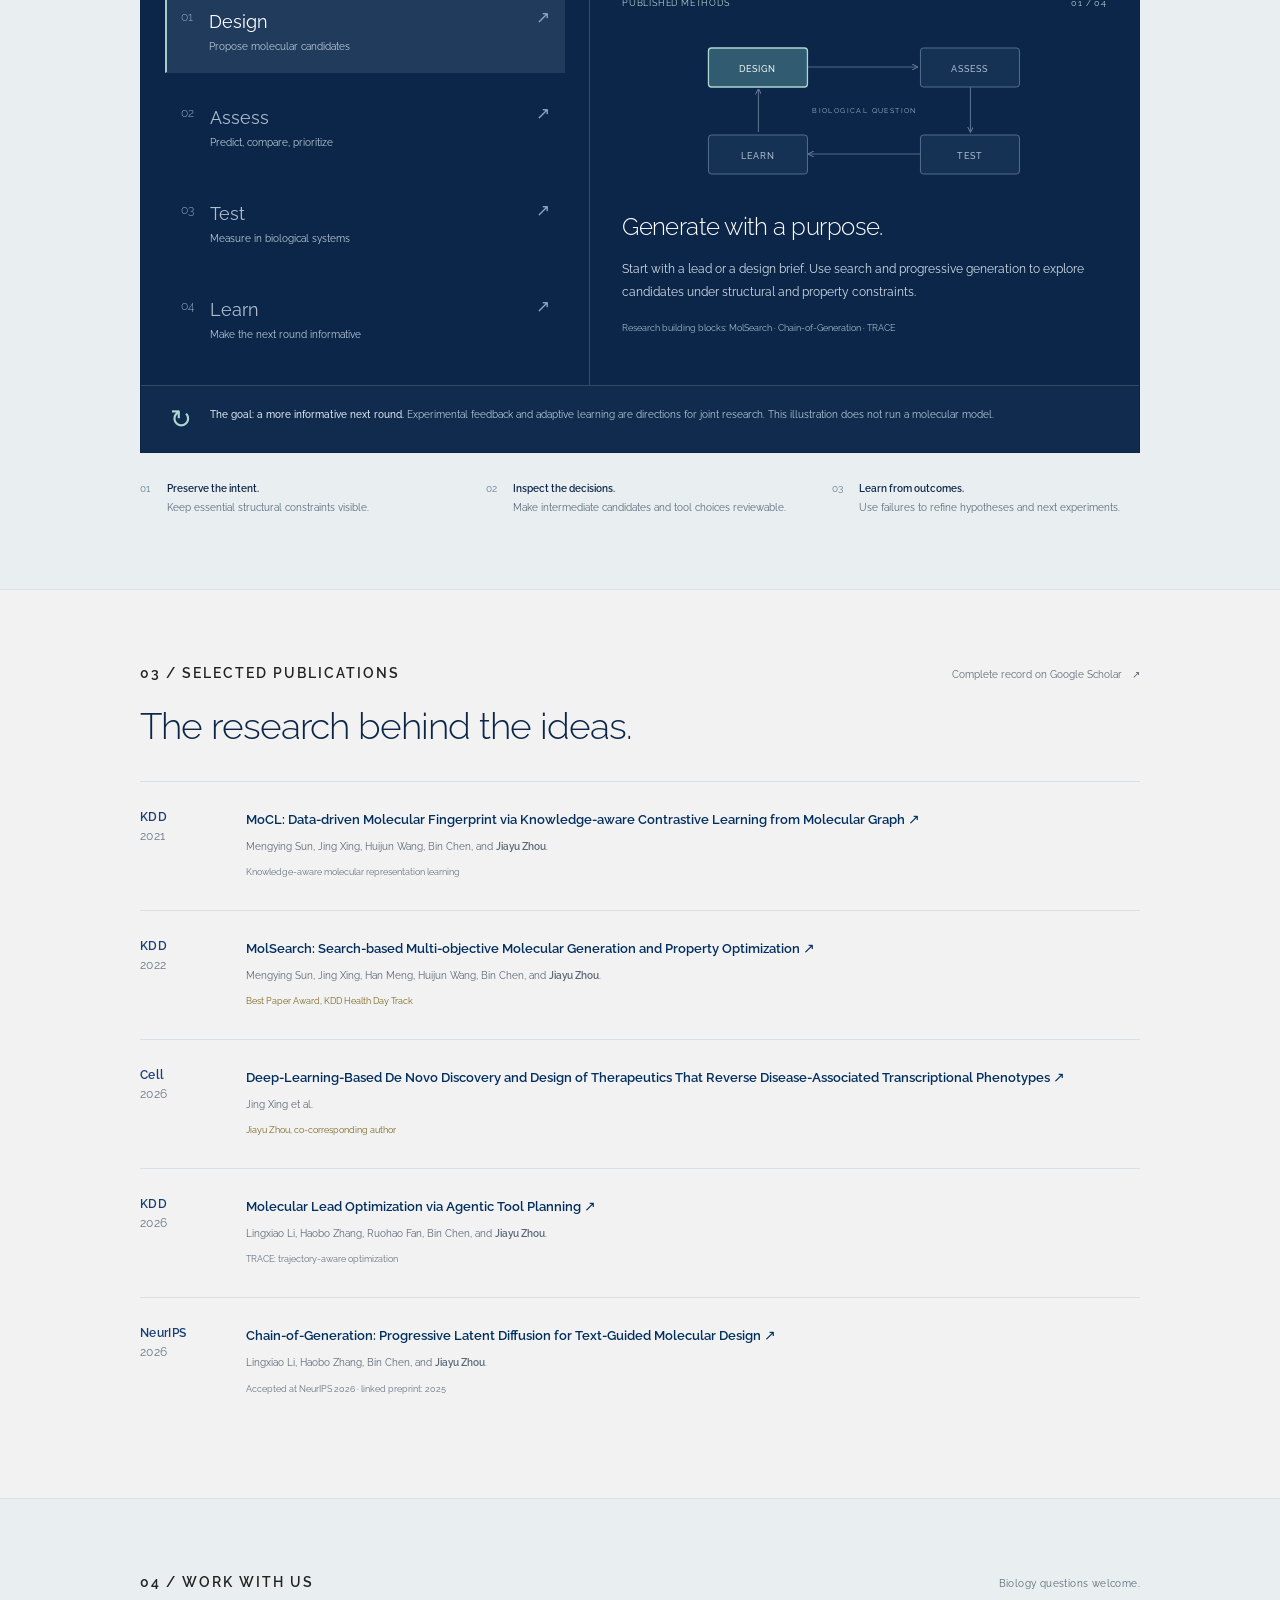
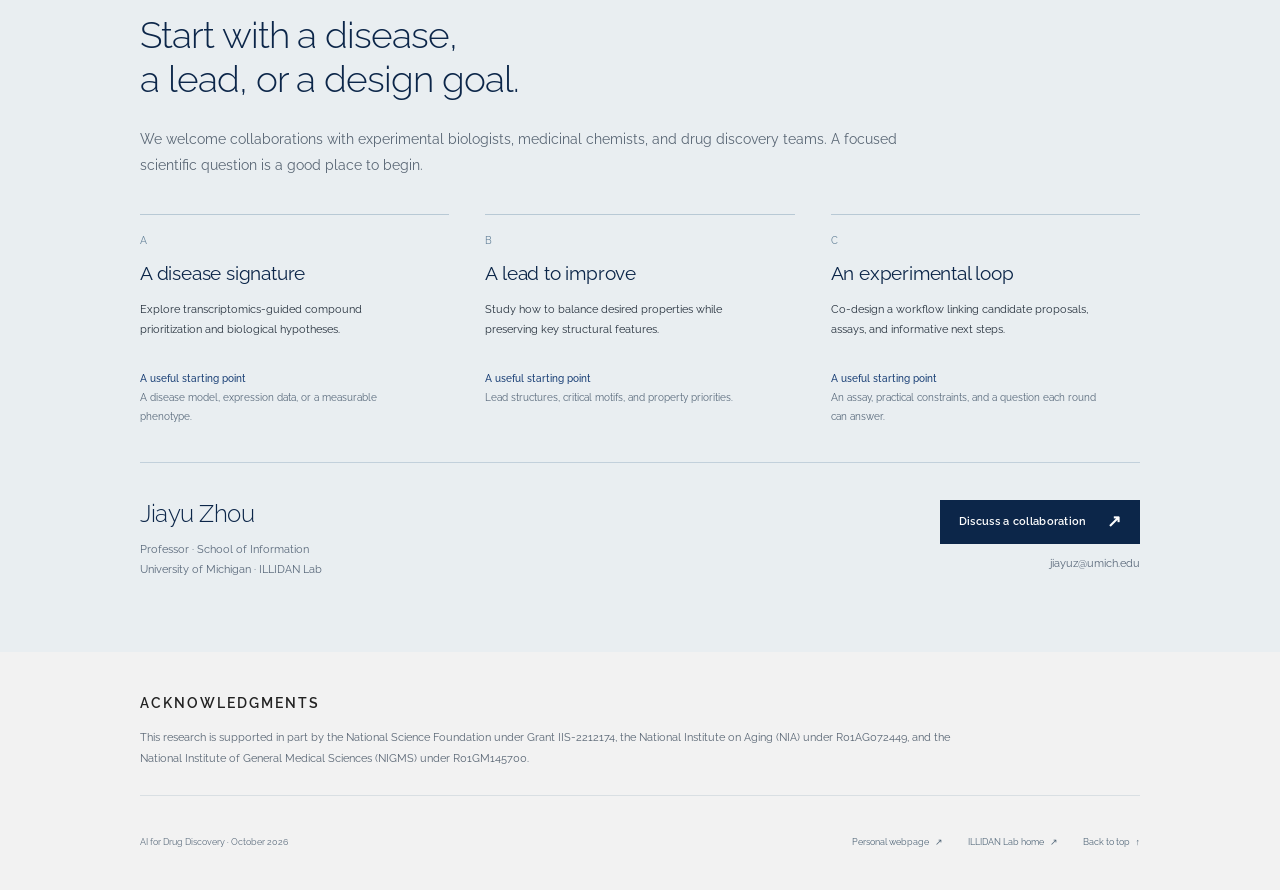
==== commit e4f8d0e7: "Try lab-site header, menu, and heading style on drug discovery page. Co-Authored-By: Claude Opus 5.5" ====
--- a/drug-discovery/index.html
+++ b/drug-discovery/index.html
@@ -14,13 +14,13 @@
   <link href="/favicon.ico" rel="shortcut icon">
   <link href="https://fonts.googleapis.com/css2?family=Raleway:wght@300;400;500;600;700&amp;display=swap" rel="stylesheet">
   <link rel="stylesheet" href="styles.css">
+  <link rel="stylesheet" href="lab-theme.css">
   <script src="app.js" defer></script>
 </head>
 <body>
   <a class="skip-link" href="#main">Skip to content</a>
-  <header class="site-header wrap">
-    <span class="identity"><a href="/">ILLIDAN Lab</a><span class="identity-divider">/</span><a href="https://jiayuzhou.github.io/" class="identity-lab">Jiayu Zhou</a></span>
-    <span class="university">University of Michigan</span>
+  <header class="site-header lab-header wrap">
+    <a href="/" aria-label="ILLIDAN Lab home"><img class="lab-logo" src="/images/logo3.png" alt="ILLIDAN Lab, University of Michigan"></a>
   </header>
 
   <main id="main">
--- a/drug-discovery/lab-theme.css
+++ b/drug-discovery/lab-theme.css
@@ -0,0 +1,67 @@
+/* Lab-site look: logo header, Skeleton-style menu, docs-header eyebrows, lab link colors.
+   Loaded after styles.css; remove this file and its <link> to return to the original design. */
+
+a {
+  color: #002e5e; }
+a:hover {
+  color: #f2c30f; }
+
+/* Header: centered lab logo, as on the main page */
+.site-header.lab-header {
+  display: block;
+  min-height: 0;
+  padding: 72px 0 40px;
+  text-align: center;
+  border-bottom: 0; }
+.lab-logo {
+  display: block;
+  width: 450px;
+  max-width: 100%;
+  height: auto;
+  margin: 0 auto; }
+
+/* Menu: match the main page's Skeleton navbar */
+.section-nav {
+  background: #f2f2f2;
+  border-top: 1px solid #eee;
+  border-bottom: 1px solid #eee;
+  backdrop-filter: none; }
+.nav-inner {
+  gap: 35px;
+  min-height: 65px; }
+.nav-inner a {
+  font-size: 11px;
+  font-weight: 600;
+  letter-spacing: 2px;
+  color: #222; }
+.nav-inner a:last-child {
+  color: #222; }
+.nav-inner a:after {
+  display: none; }
+.nav-inner a.active,
+.nav-inner a:hover {
+  color: #173d74; }
+
+/* Section labels: match the main page's docs-header headings */
+.eyebrow,
+.section-top .eyebrow {
+  font-size: 14px;
+  font-weight: 600;
+  letter-spacing: 2px;
+  color: #222; }
+.hero .eyebrow {
+  font-size: 12px; }
+
+@media (max-width: 700px) {
+  .site-header.lab-header {
+    padding: 40px 0 24px; }
+  .nav-inner {
+    gap: 0;
+    min-height: 54px; }
+  .nav-inner a {
+    font-size: 8px;
+    letter-spacing: .6px; }
+  .eyebrow,
+  .section-top .eyebrow {
+    font-size: 11px;
+    letter-spacing: 1.4px; } }
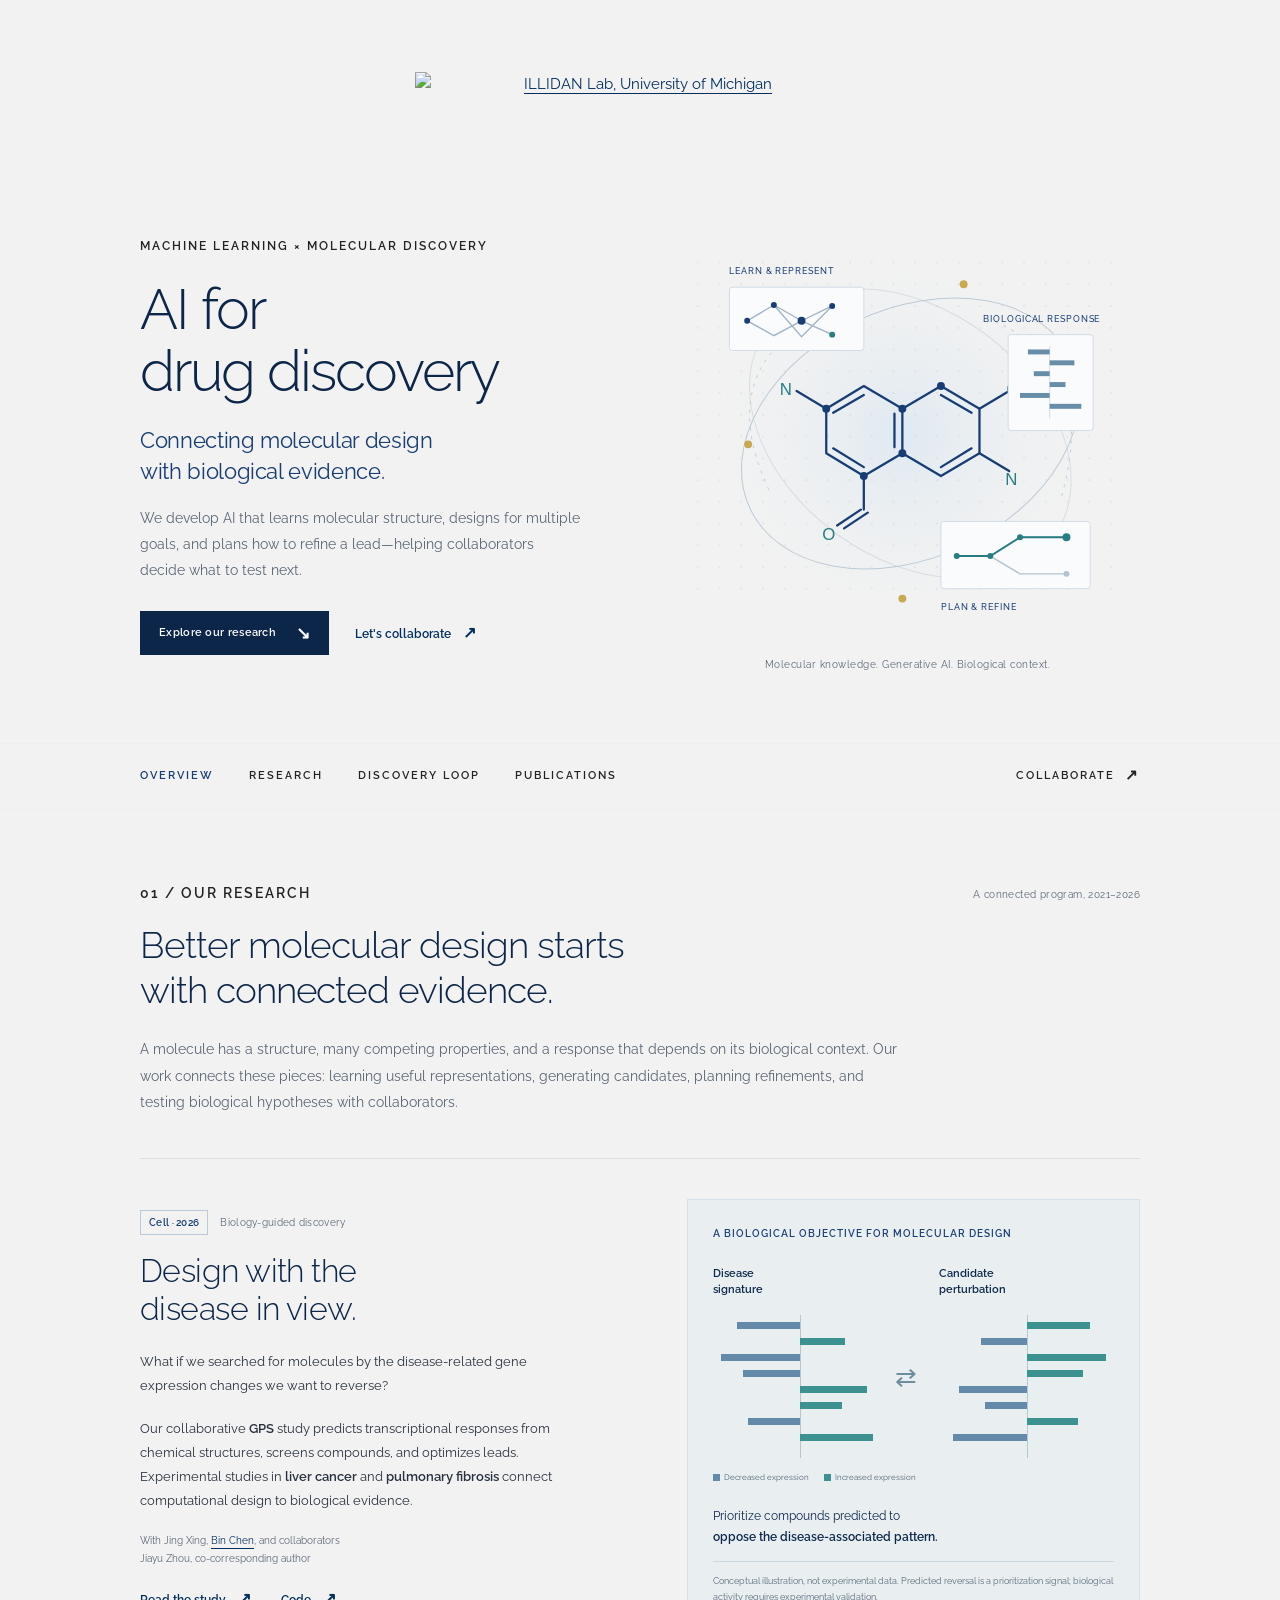
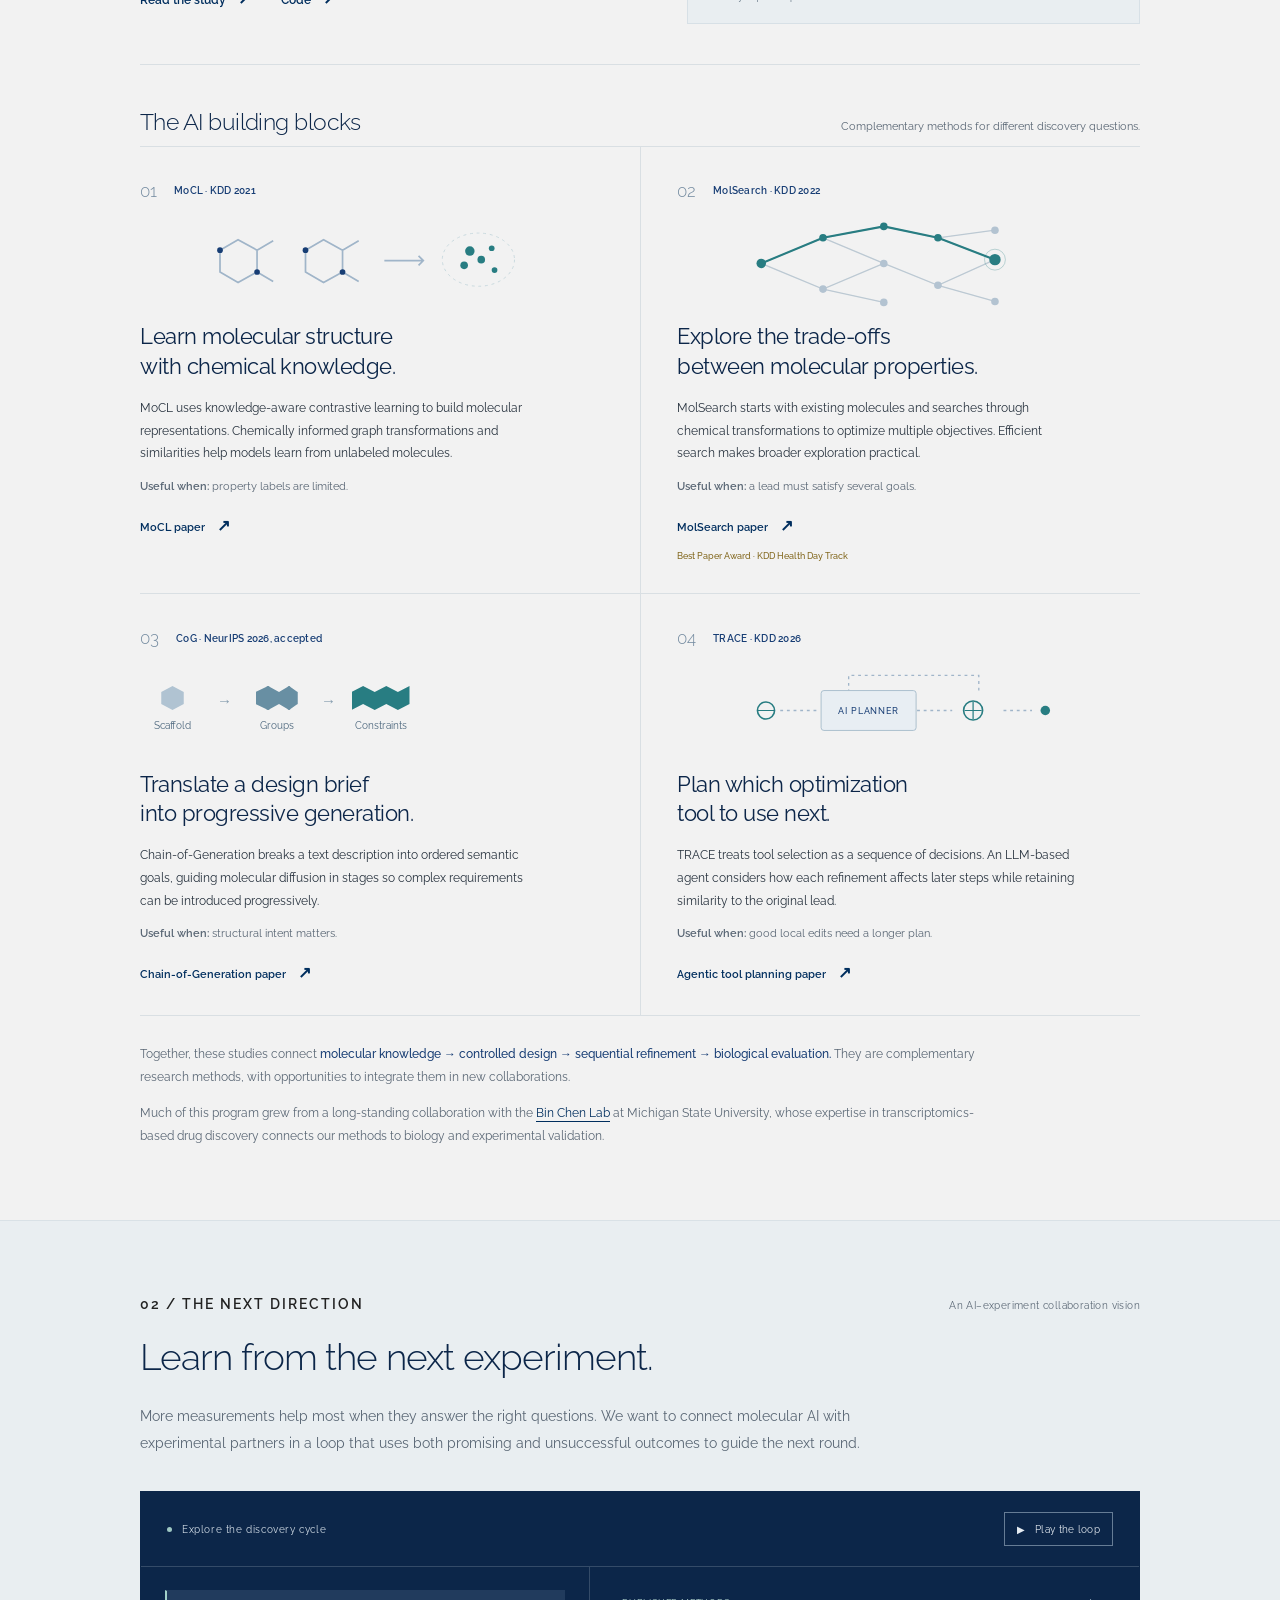
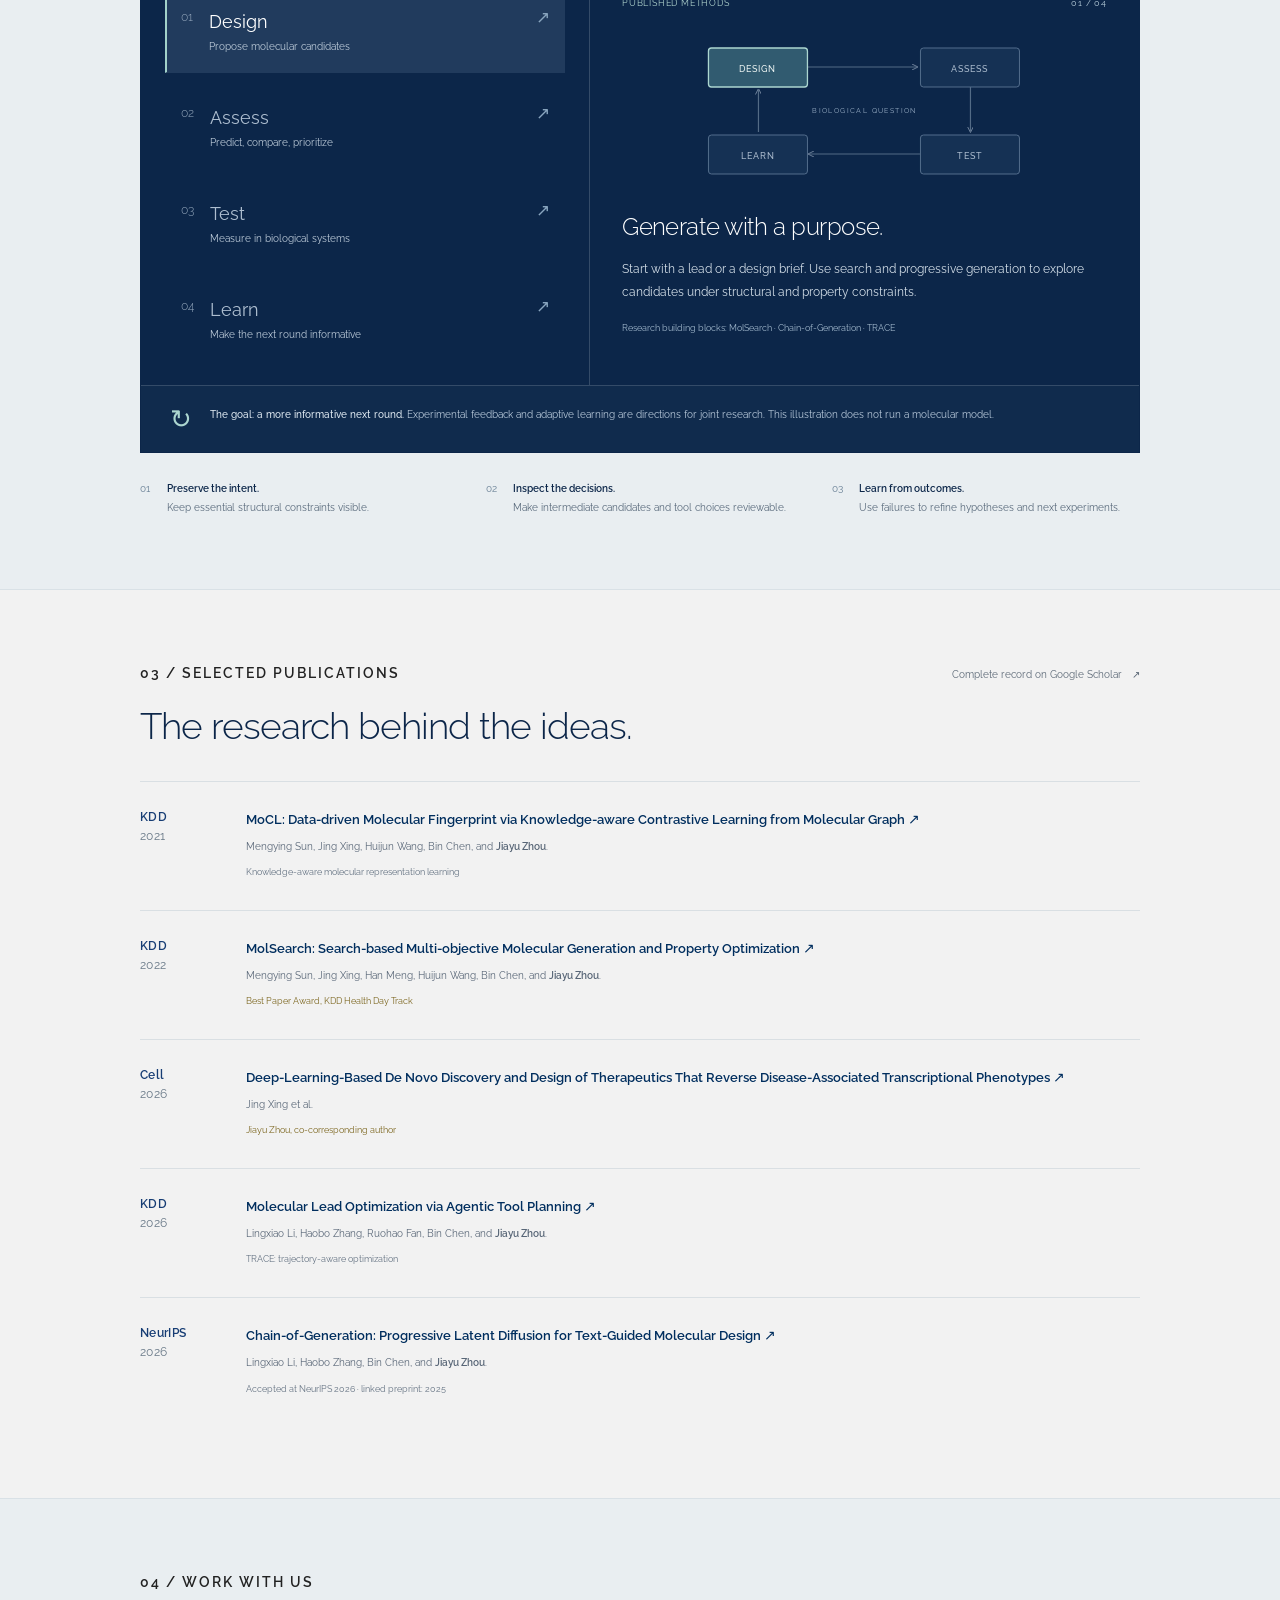
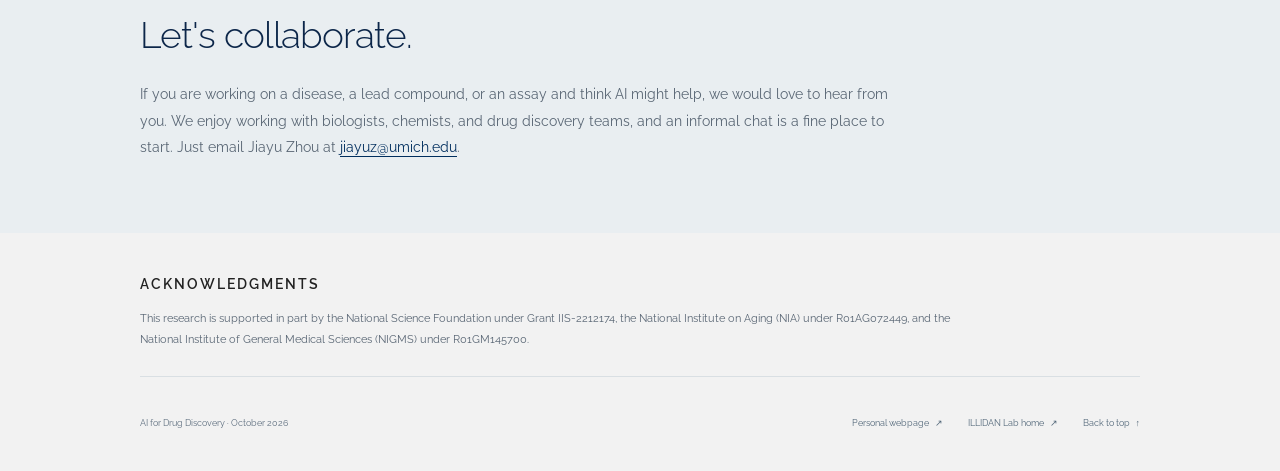
==== commit 5121b06d: "Simplify collaboration section to a short invitation. Co-Authored-By: Claude Opus 5.5 <noreply@anthr" ====
--- a/drug-discovery/index.html
+++ b/drug-discovery/index.html
@@ -201,15 +201,9 @@
     </section>
 
     <section class="collaboration-section" id="collaborate" aria-labelledby="collaboration-heading"><div class="section wrap">
-      <div class="section-top"><p class="eyebrow">04 / Work with us</p><span class="section-note">Biology questions welcome.</span></div>
-      <h2 id="collaboration-heading">Start with a disease,<br>a lead, or a design goal.</h2>
-      <p class="section-lead">We welcome collaborations with experimental biologists, medicinal chemists, and drug discovery teams. A focused scientific question is a good place to begin.</p>
-      <div class="collaboration-paths">
-        <article><span class="path-index">A</span><h3>A disease signature</h3><p>Explore transcriptomics-guided compound prioritization and biological hypotheses.</p><p class="path-start"><strong>A useful starting point</strong><br>A disease model, expression data, or a measurable phenotype.</p></article>
-        <article><span class="path-index">B</span><h3>A lead to improve</h3><p>Study how to balance desired properties while preserving key structural features.</p><p class="path-start"><strong>A useful starting point</strong><br>Lead structures, critical motifs, and property priorities.</p></article>
-        <article><span class="path-index">C</span><h3>An experimental loop</h3><p>Co-design a workflow linking candidate proposals, assays, and informative next steps.</p><p class="path-start"><strong>A useful starting point</strong><br>An assay, practical constraints, and a question each round can answer.</p></article>
-      </div>
-      <div class="contact-block"><div><p class="contact-name">Jiayu Zhou</p><p>Professor · School of Information<br>University of Michigan · ILLIDAN Lab</p></div><div class="contact-actions"><a class="button primary" href="mailto:jiayuz@umich.edu?subject=AI%20for%20drug%20discovery%20collaboration">Discuss a collaboration <span aria-hidden="true">↗</span></a><a class="contact-email" href="mailto:jiayuz@umich.edu">jiayuz@umich.edu</a></div></div>
+      <div class="section-top"><p class="eyebrow">04 / Work with us</p></div>
+      <h2 id="collaboration-heading">Let's collaborate.</h2>
+      <p class="section-lead">If you are working on a disease, a lead compound, or an assay and think AI might help, we would love to hear from you. We enjoy working with biologists, chemists, and drug discovery teams, and an informal chat is a fine place to start. Just email Jiayu Zhou at <a href="mailto:jiayuz@umich.edu?subject=AI%20for%20drug%20discovery">jiayuz@umich.edu</a>.</p>
     </div></section>
 
     <section class="wrap acknowledgments" aria-labelledby="ack-heading">
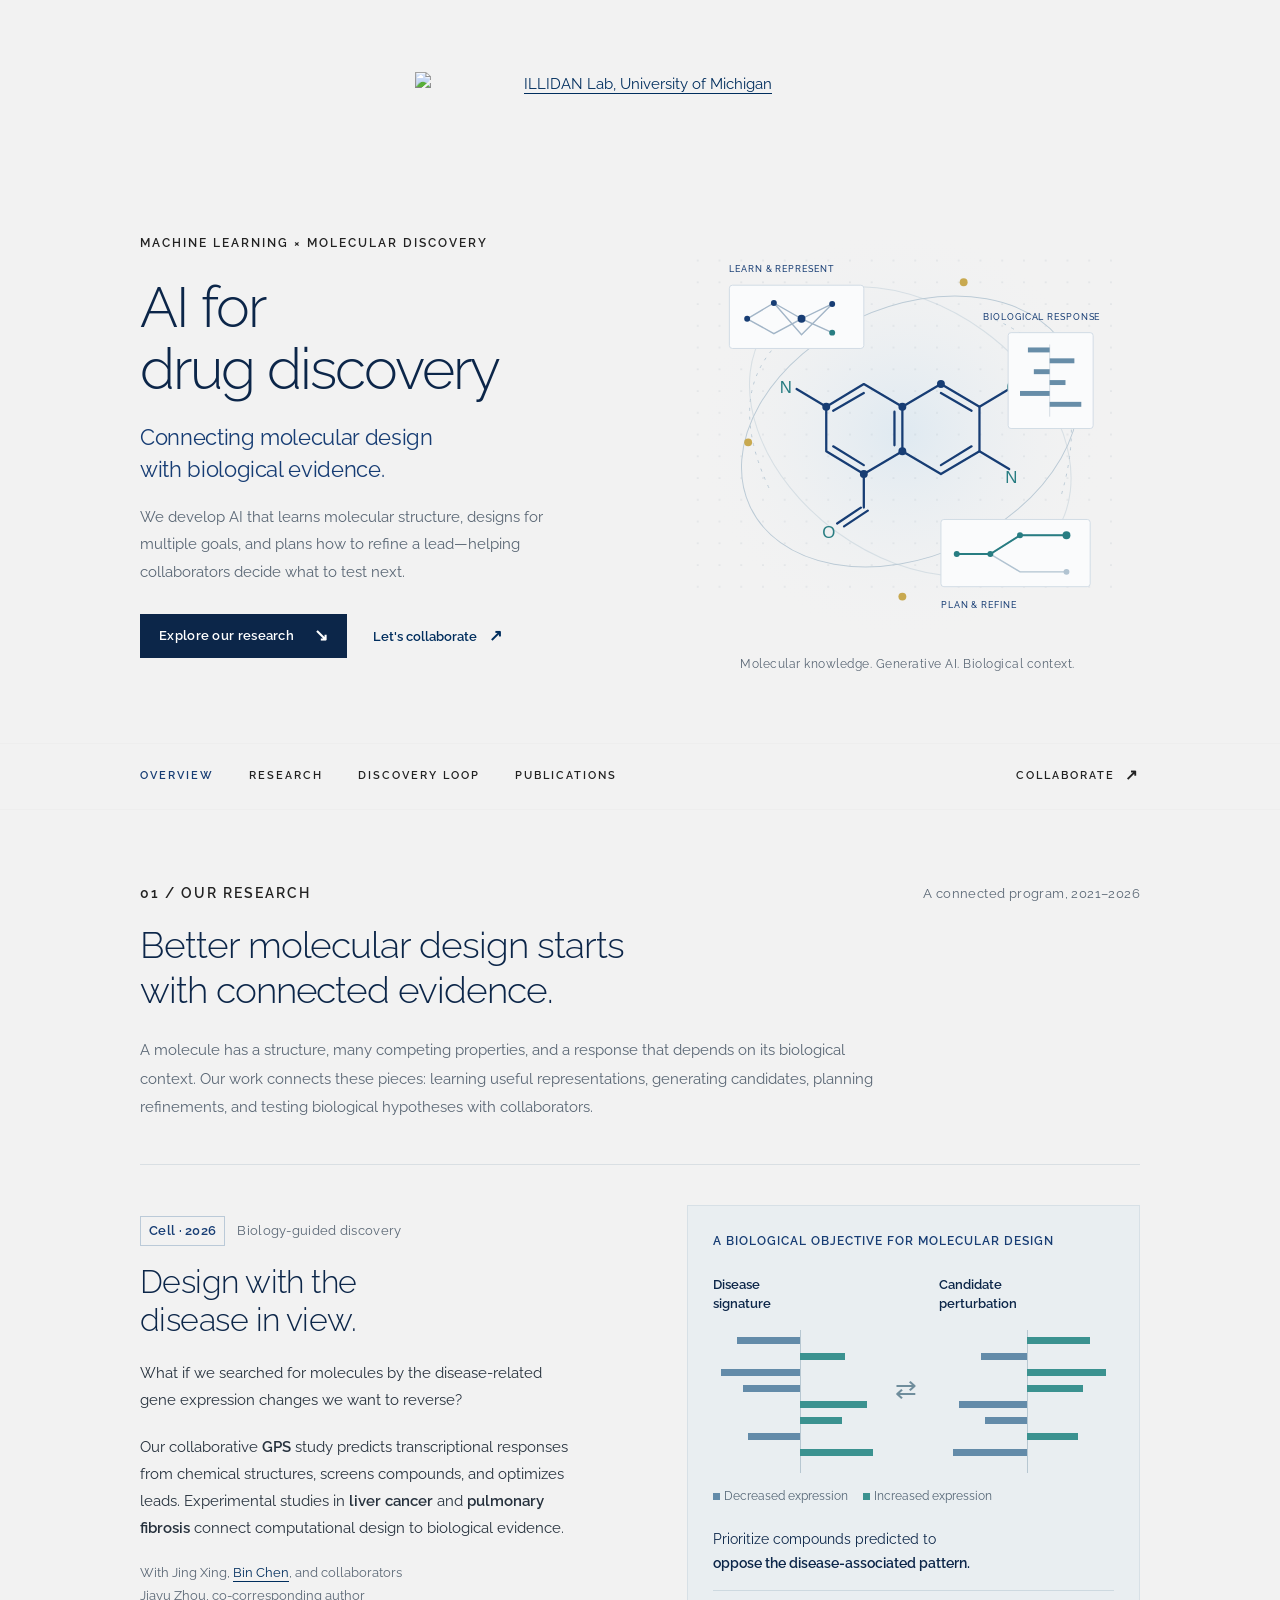
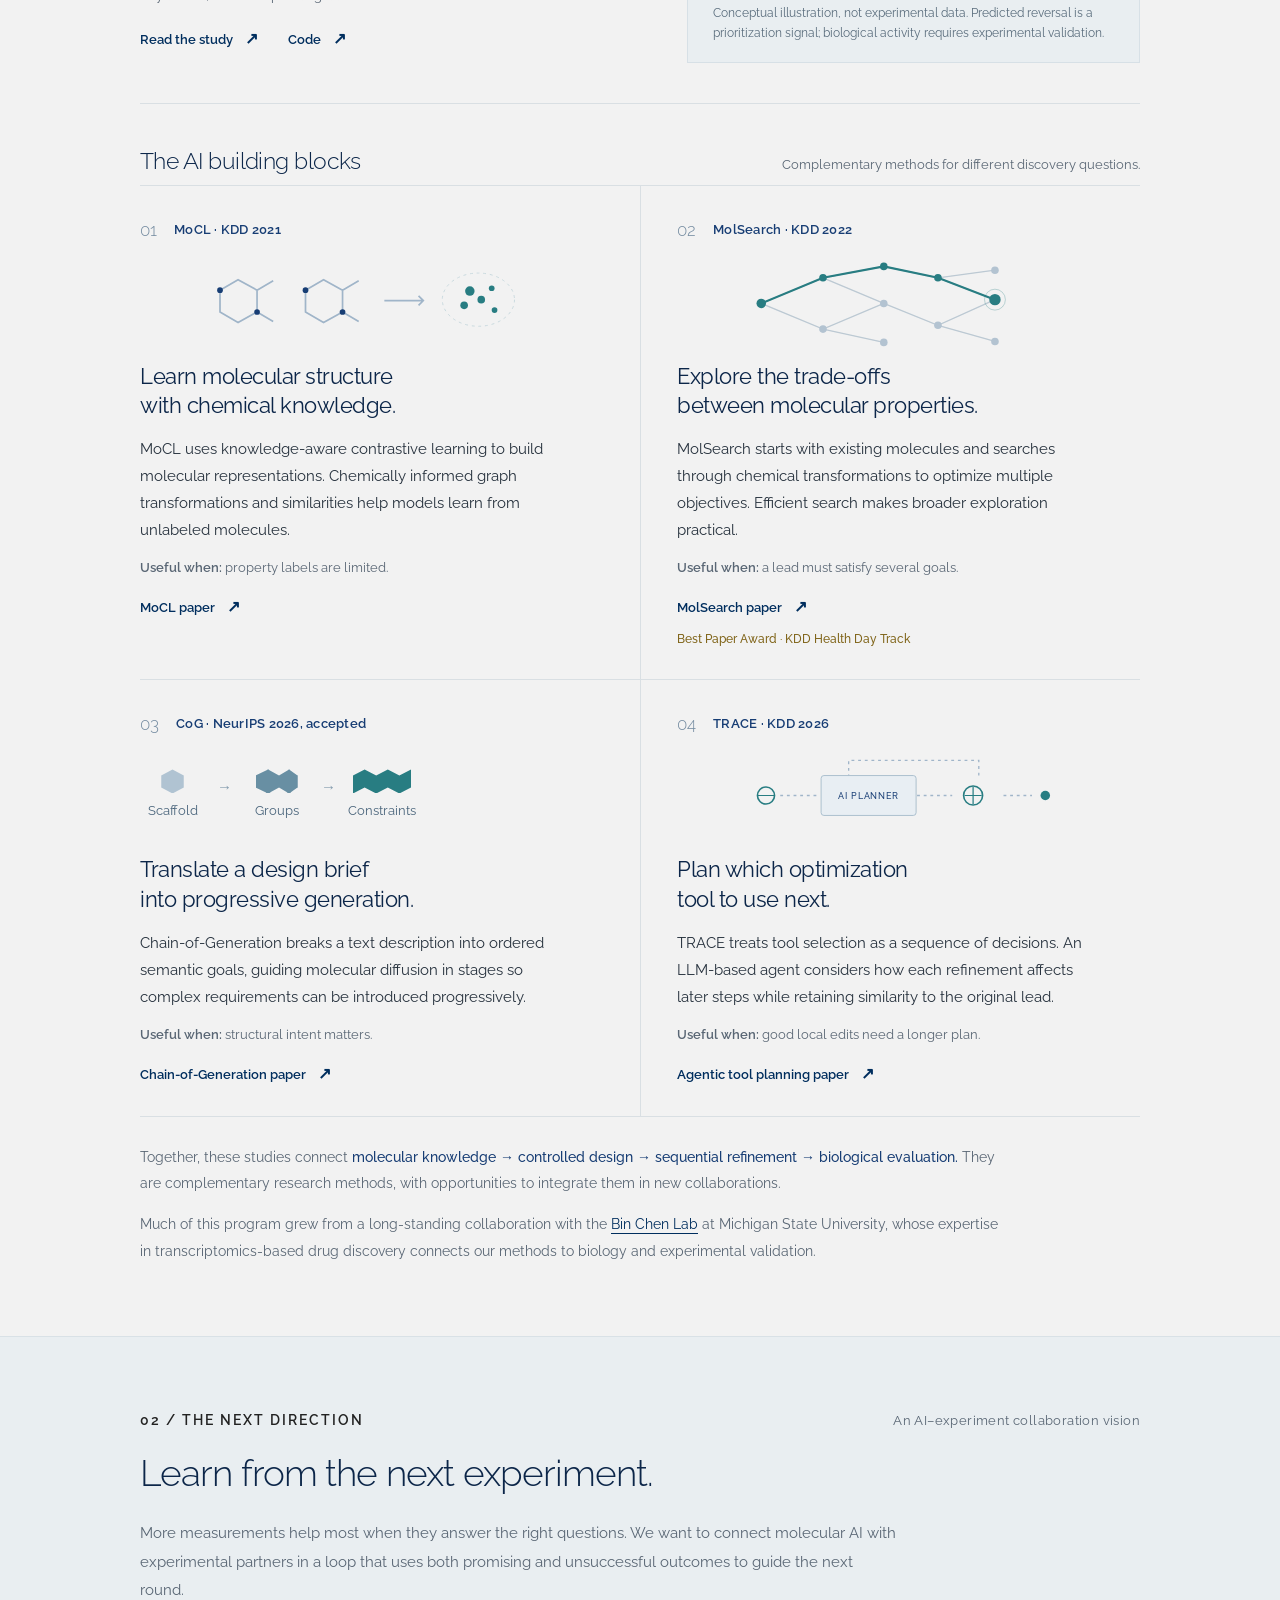
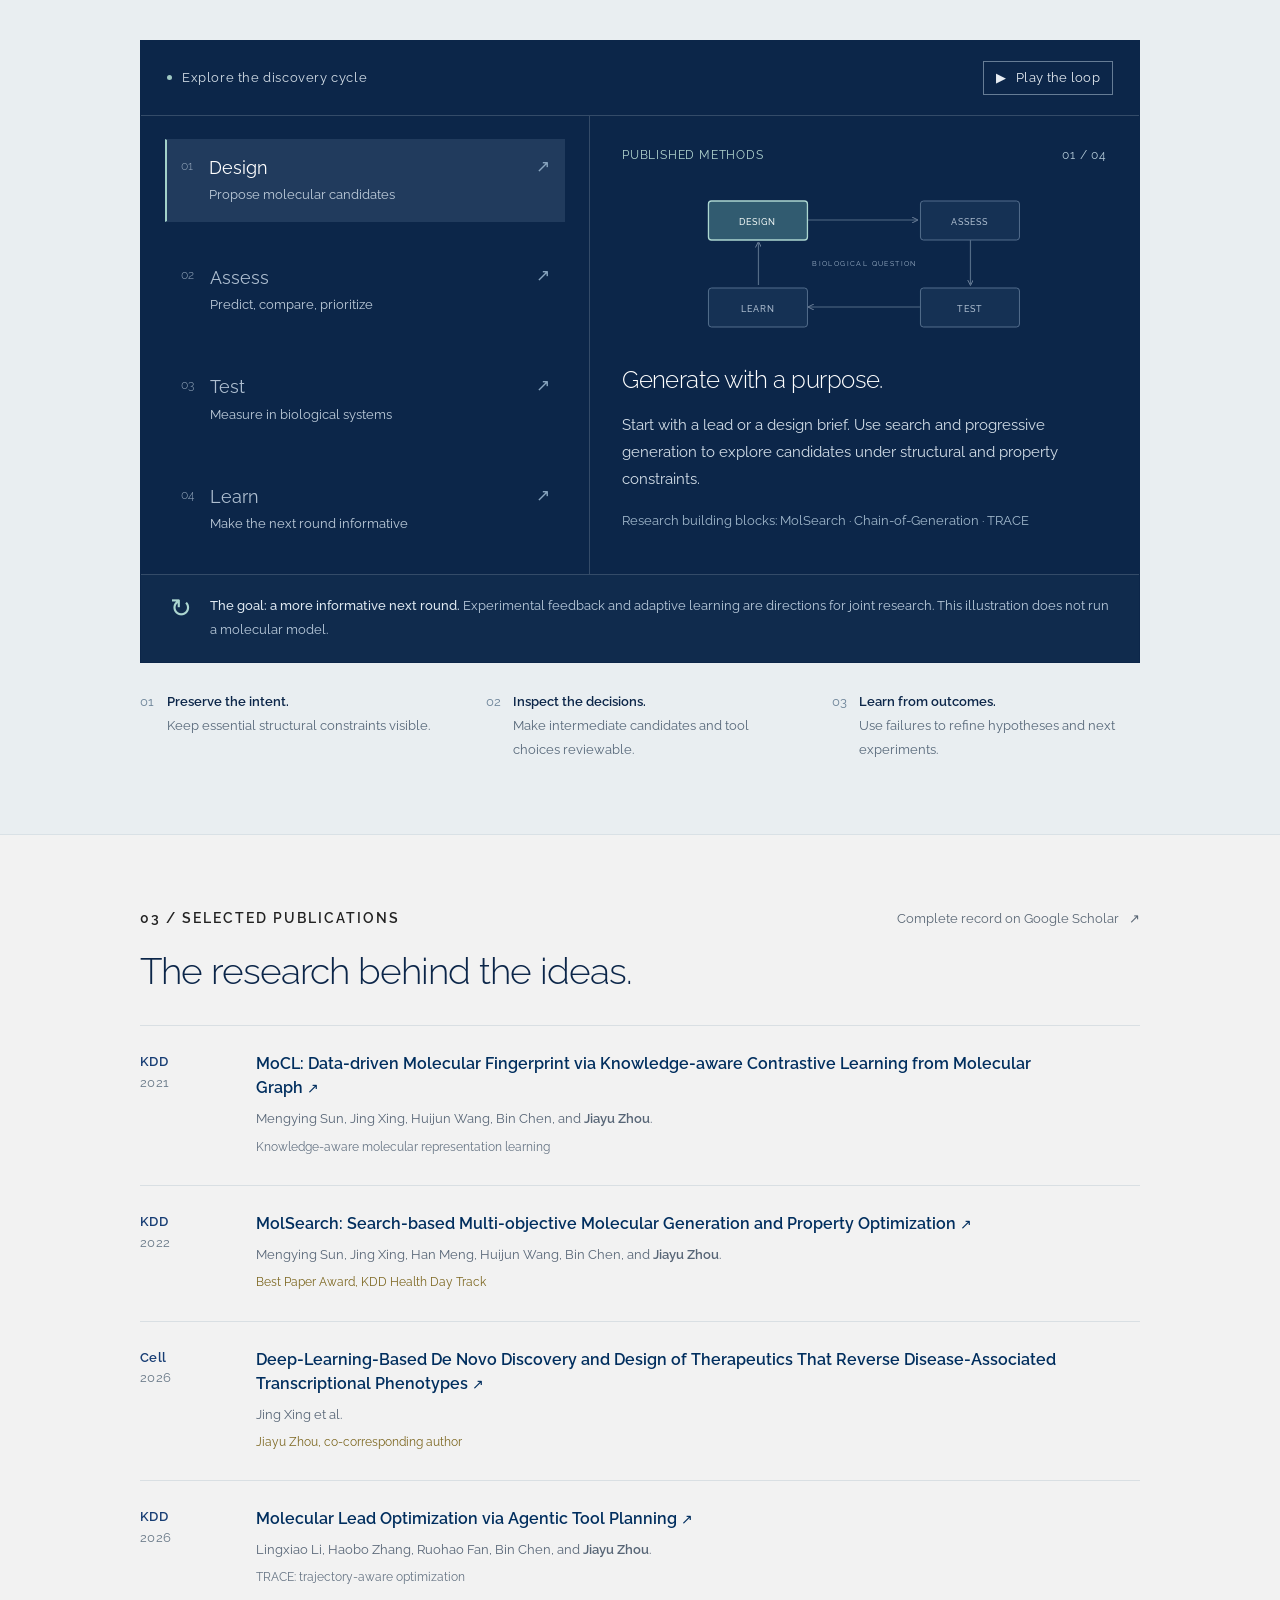
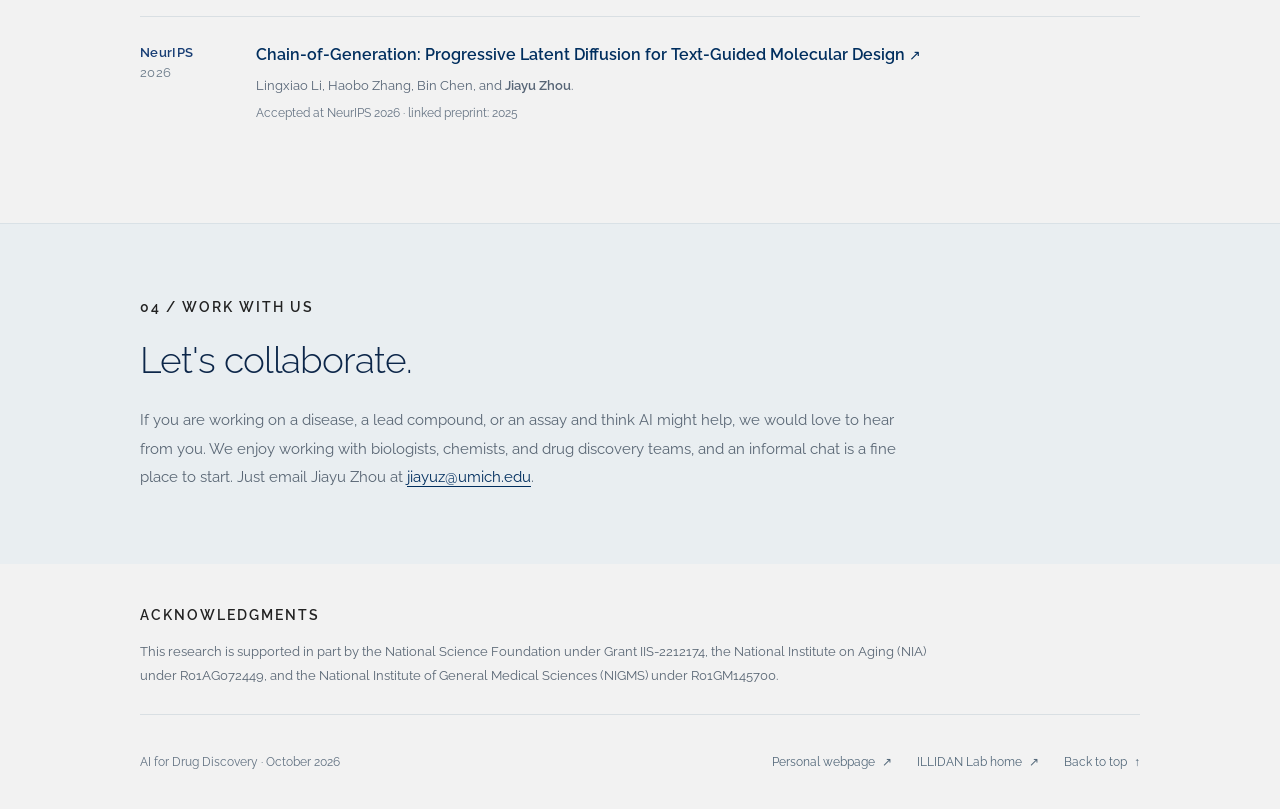
==== commit cb93c190: "Enlarge drug discovery page type for readability. Co-Authored-By: Claude Opus 5.5 <noreply@anthropic" ====
--- a/drug-discovery/index.html
+++ b/drug-discovery/index.html
@@ -15,6 +15,7 @@
   <link href="https://fonts.googleapis.com/css2?family=Raleway:wght@300;400;500;600;700&amp;display=swap" rel="stylesheet">
   <link rel="stylesheet" href="styles.css">
   <link rel="stylesheet" href="lab-theme.css">
+  <link rel="stylesheet" href="type-scale.css">
   <script src="app.js" defer></script>
 </head>
 <body>
--- a/drug-discovery/type-scale.css
+++ b/drug-discovery/type-scale.css
@@ -0,0 +1,118 @@
+/* Larger type scale for readability: body 15px, secondary 13px, nothing below 12px.
+   Loaded last so it overrides styles.css and lab-theme.css. */
+
+/* Body text */
+.hero-intro,
+.section-lead {
+  font-size: 15px; }
+.flagship-copy > p:not(.research-label):not(.credit),
+.research-item > p,
+.loop-detail p {
+  font-size: 15px;
+  line-height: 1.8; }
+.research-item > p {
+  max-width: 420px; }
+.research-connection,
+.signature-takeaway {
+  font-size: 14px; }
+
+/* Secondary text */
+.button,
+.text-link,
+.paper-link,
+.credit,
+.research-label,
+.venue,
+.method-year,
+.section-note,
+.quiet-link,
+.building-blocks-heading p,
+.research-item .use-case,
+.signature-name,
+.progressive-visual span,
+.loop-caption,
+.play-button,
+.stage-button small,
+.loop-detail p.loop-tools,
+.loop-board-bottom p,
+.loop-principles p,
+.loop-principles p > span,
+.publication-venue,
+.publication-venue span,
+.publication-list p,
+.acknowledgments p:not(.eyebrow) {
+  font-size: 13px; }
+.stage-button small {
+  line-height: 1.5; }
+
+/* Small print: 12px floor */
+.signature-heading,
+.signature-legend,
+.signature-figure figcaption,
+.hero-figure figcaption,
+.research-item .award,
+.publication-note,
+.loop-detail-top,
+.stage-index,
+.site-footer {
+  font-size: 12px; }
+
+/* Publications */
+.publication-list li {
+  grid-template-columns: 100px 1fr; }
+.publication-list a {
+  font-size: 16px;
+  line-height: 1.5; }
+
+@media (max-width: 700px) {
+  /* Menu: readable size, scrolls sideways instead of shrinking */
+  .nav-inner {
+    width: 100%;
+    padding-inline: 16px;
+    gap: 26px;
+    justify-content: flex-start;
+    overflow-x: auto;
+    scrollbar-width: none; }
+  .nav-inner::-webkit-scrollbar {
+    display: none; }
+  .nav-inner a {
+    font-size: 11px;
+    letter-spacing: 1.4px; }
+  .nav-inner a:last-child {
+    padding-right: 16px; }
+
+  .section-top .eyebrow,
+  .acknowledgments .eyebrow {
+    font-size: 12px; }
+  .publications .quiet-link {
+    font-size: 13px; }
+  .section-note,
+  .stage-button small,
+  .loop-board-bottom p,
+  .loop-principles p,
+  .publication-list p,
+  .publication-venue,
+  .publication-venue span,
+  .collaboration-paths p,
+  .acknowledgments p:not(.eyebrow) {
+    font-size: 13px; }
+  .research-item > p,
+  .flagship-copy > p:not(.research-label):not(.credit),
+  .loop-detail p {
+    font-size: 15px; }
+  .research-connection {
+    font-size: 14px; }
+  .signature-heading,
+  .signature-legend,
+  .signature-figure figcaption,
+  .hero-figure figcaption,
+  .hero .eyebrow,
+  .stage-index,
+  .loop-detail p.loop-tools,
+  .publication-note,
+  .site-footer {
+    font-size: 12px; }
+  .publication-list li {
+    grid-template-columns: 70px 1fr; }
+  .publication-list a {
+    font-size: 15px; } }
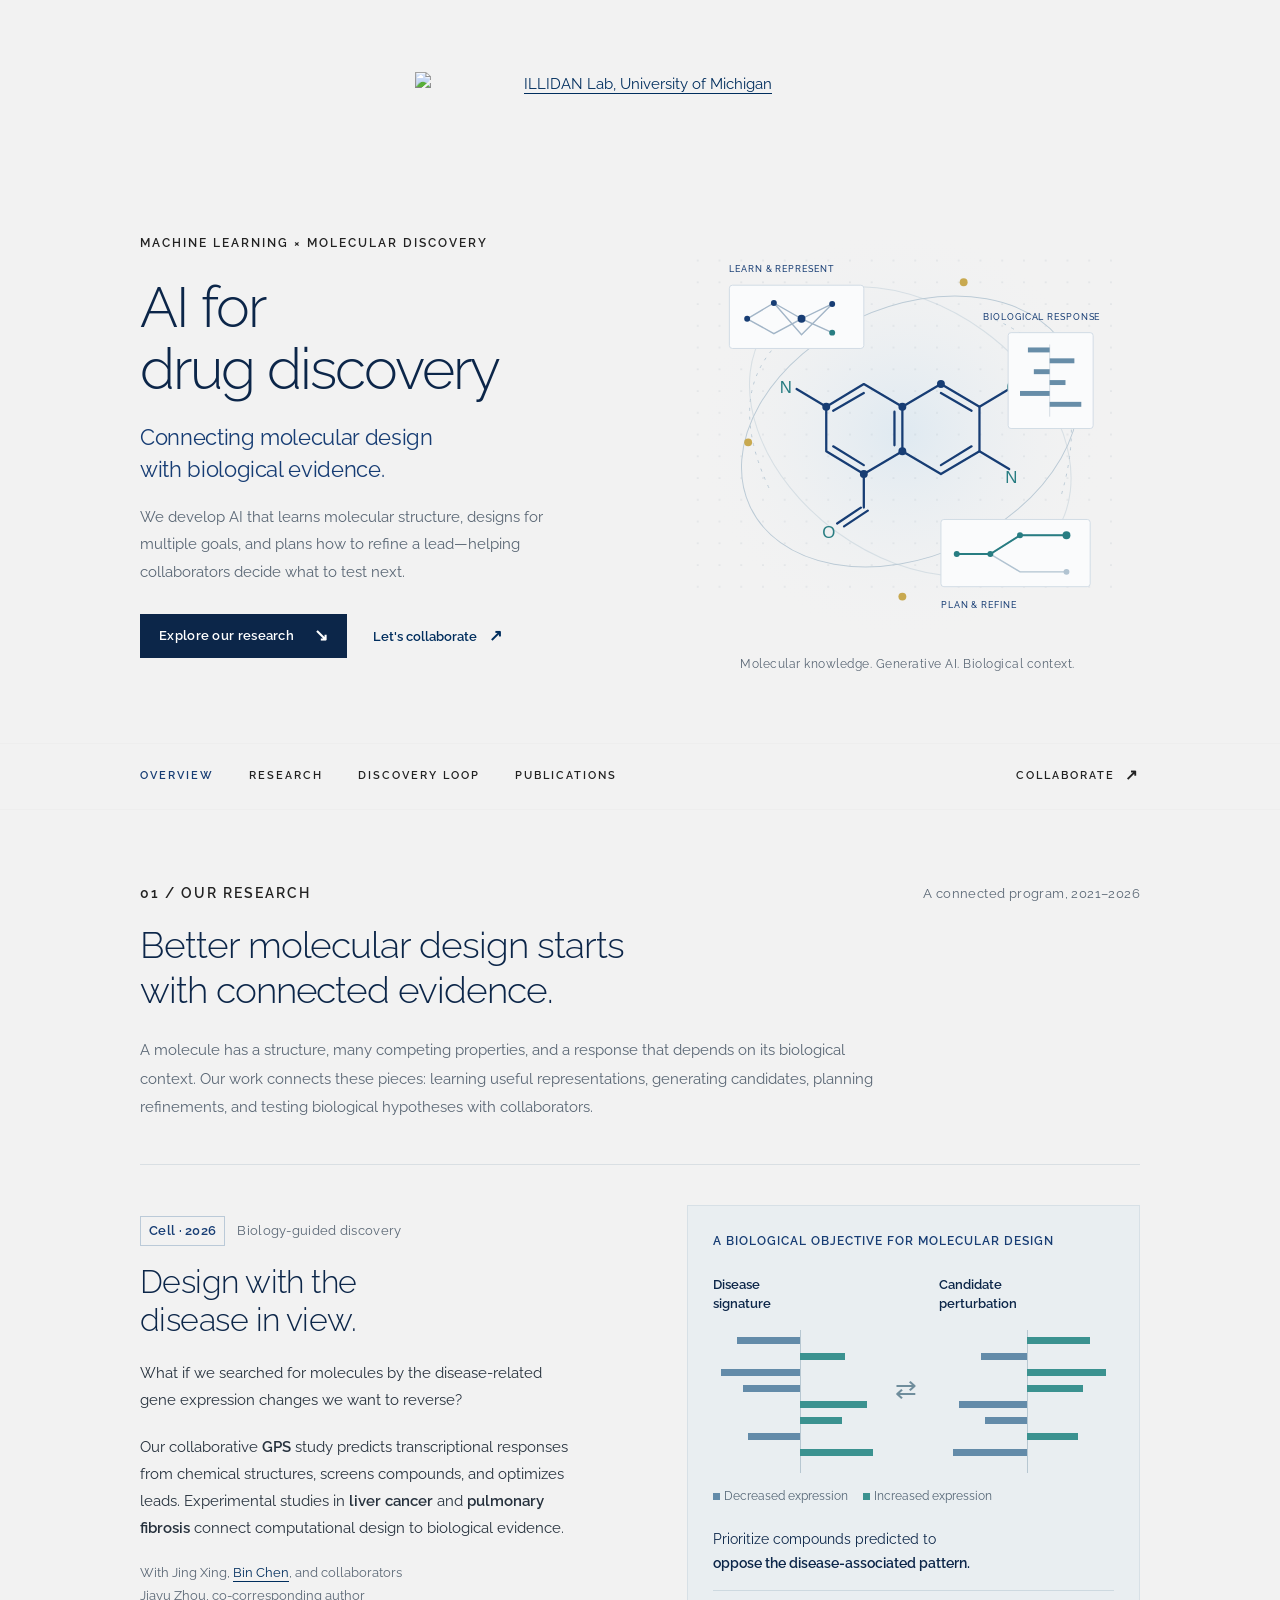
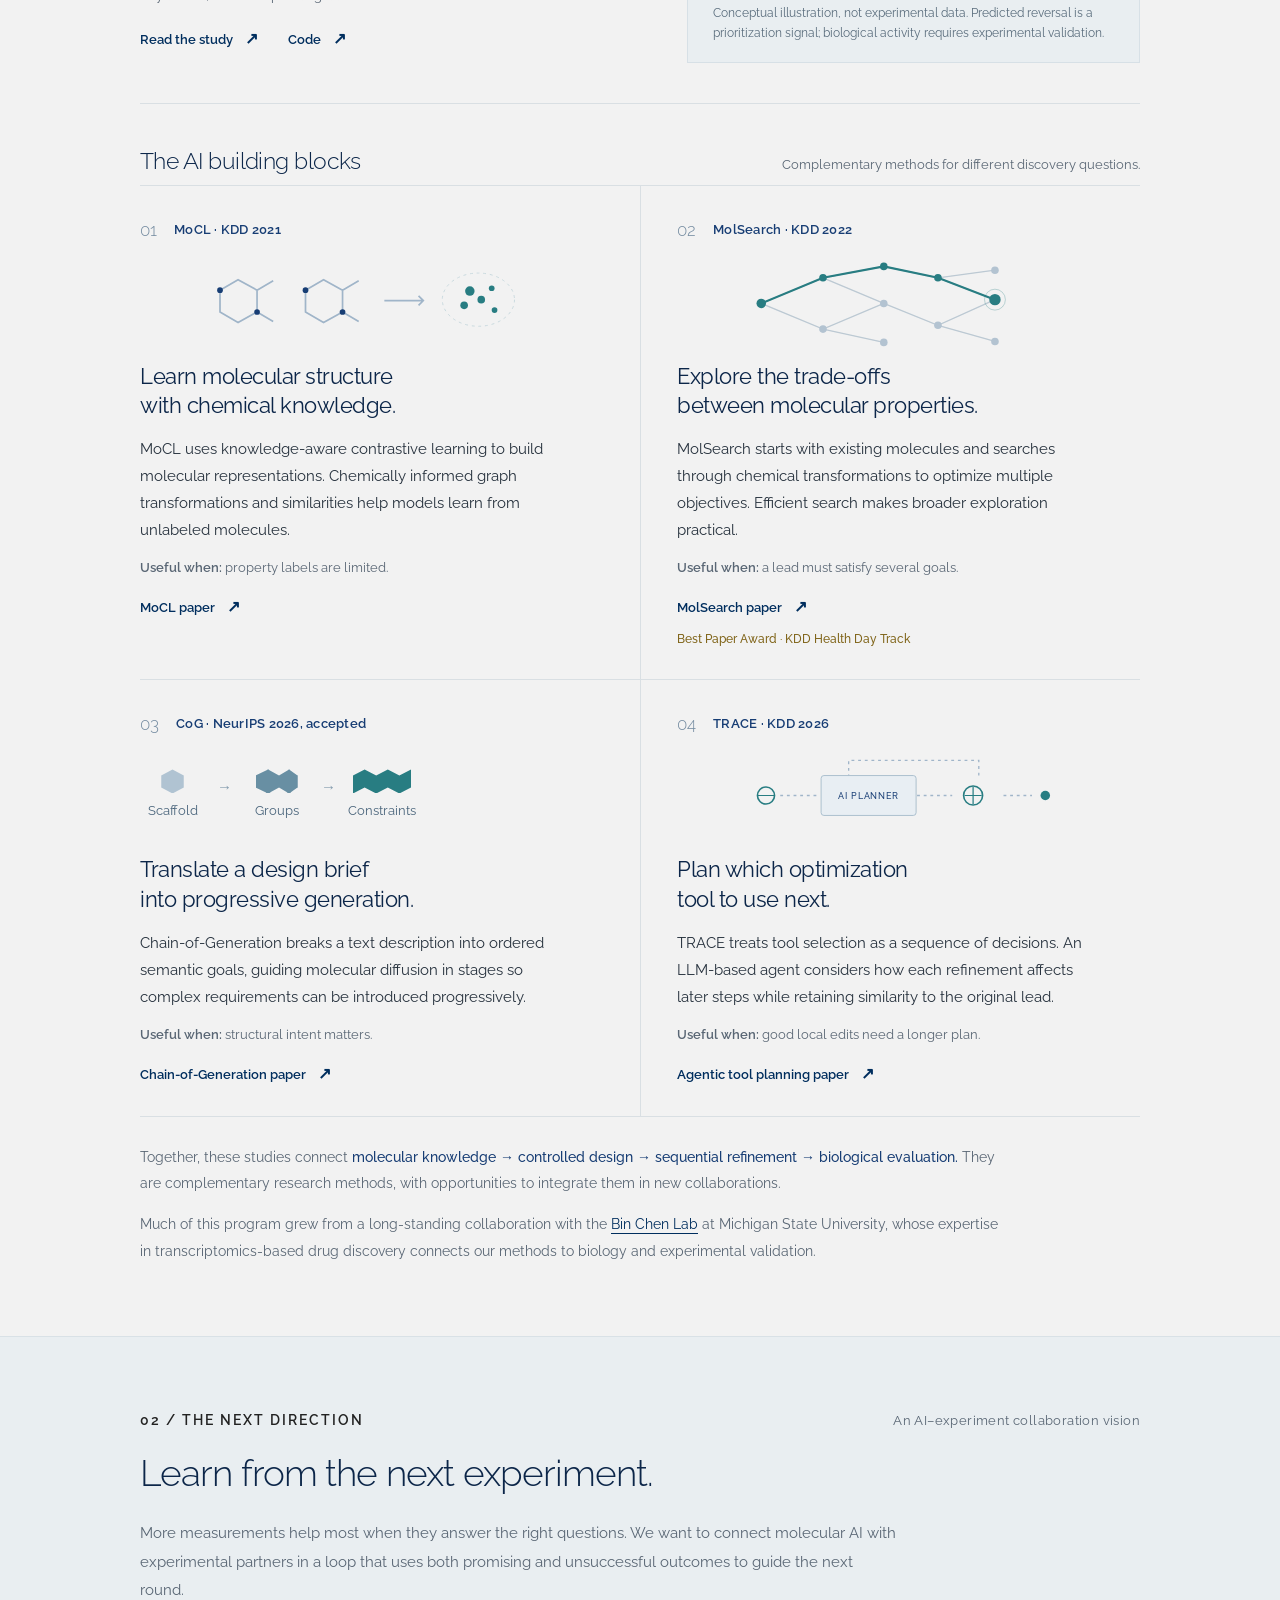
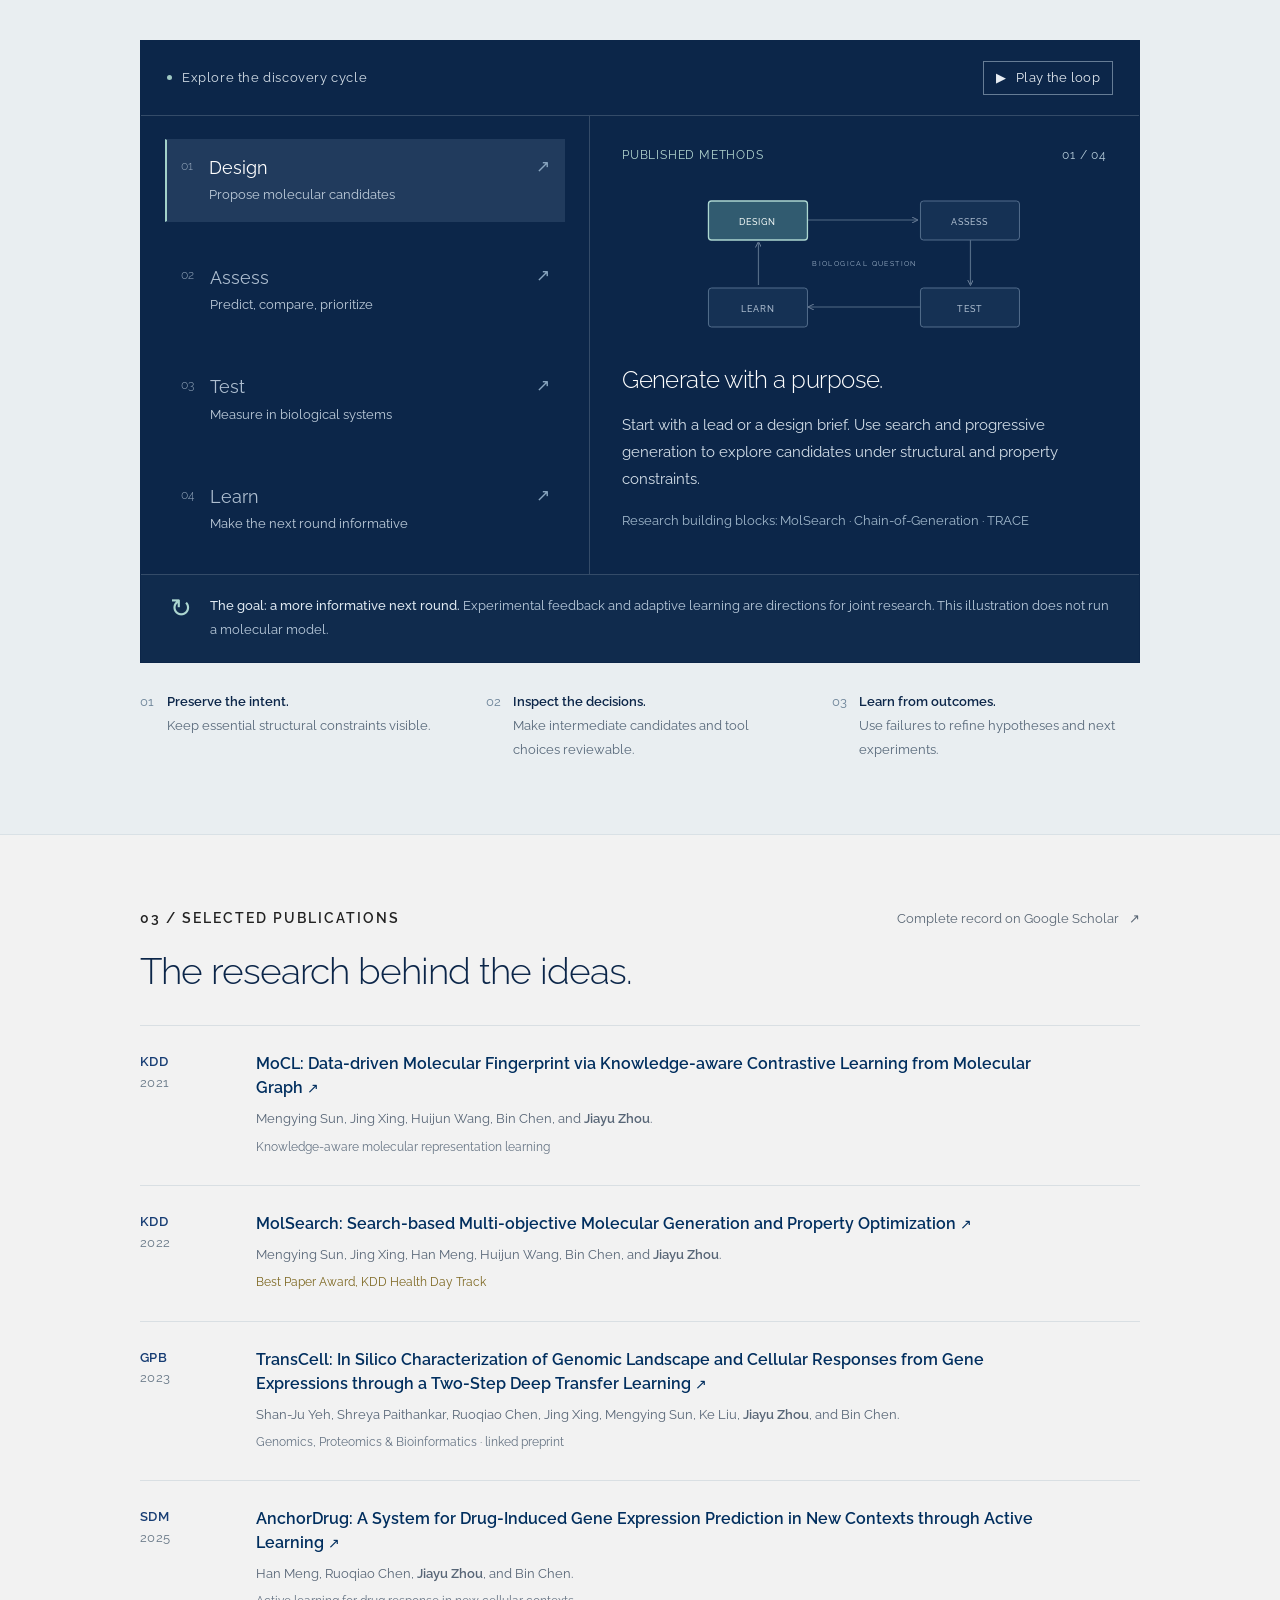
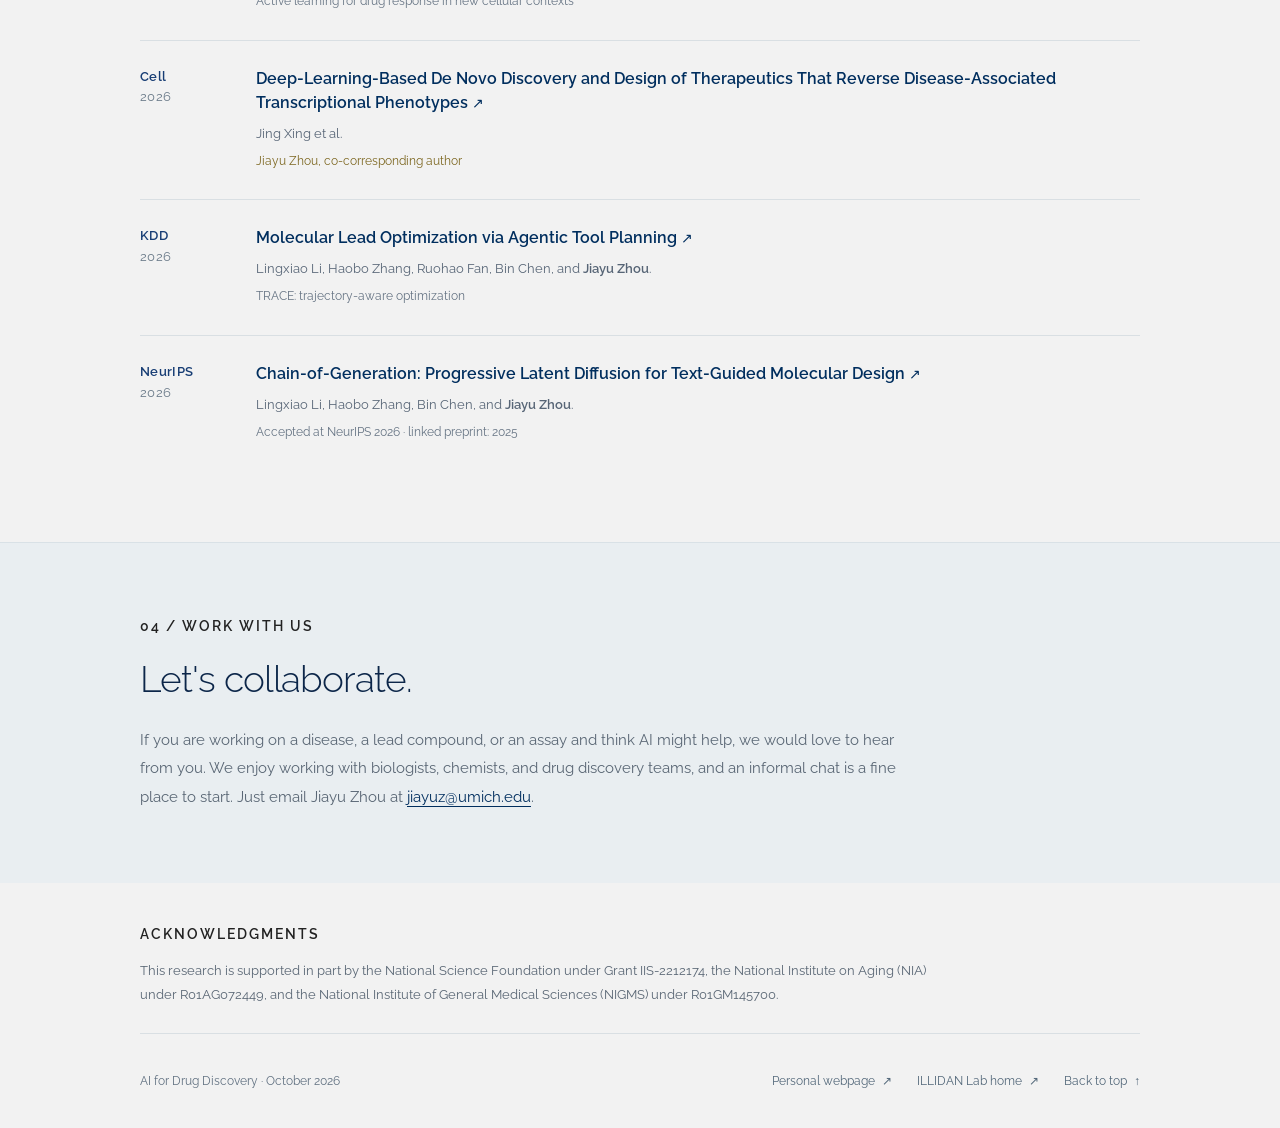
==== commit 58b61729: "Rename homepage card to AI for Drug Discovery; add TransCell and AnchorDrug to page. Co-Authored-By:" ====
--- a/drug-discovery/index.html
+++ b/drug-discovery/index.html
@@ -195,6 +195,8 @@
       <ol class="publication-list">
         <li><span class="publication-venue">KDD<span>2021</span></span><div><a href="https://doi.org/10.1145/3447548.3467186" target="_blank" rel="noopener noreferrer">MoCL: Data-driven Molecular Fingerprint via Knowledge-aware Contrastive Learning from Molecular Graph <span aria-hidden="true">↗</span></a><p>Mengying Sun, Jing Xing, Huijun Wang, Bin Chen, and <strong>Jiayu Zhou</strong>.</p><span class="publication-note">Knowledge-aware molecular representation learning</span></div></li>
         <li><span class="publication-venue">KDD<span>2022</span></span><div><a href="https://doi.org/10.1145/3534678.3542676" target="_blank" rel="noopener noreferrer">MolSearch: Search-based Multi-objective Molecular Generation and Property Optimization <span aria-hidden="true">↗</span></a><p>Mengying Sun, Jing Xing, Han Meng, Huijun Wang, Bin Chen, and <strong>Jiayu Zhou</strong>.</p><span class="publication-note distinction">Best Paper Award, KDD Health Day Track</span></div></li>
+        <li><span class="publication-venue">GPB<span>2023</span></span><div><a href="https://www.biorxiv.org/content/10.1101/2022.05.19.492662v1" target="_blank" rel="noopener noreferrer">TransCell: In Silico Characterization of Genomic Landscape and Cellular Responses from Gene Expressions through a Two-Step Deep Transfer Learning <span aria-hidden="true">↗</span></a><p>Shan-Ju Yeh, Shreya Paithankar, Ruoqiao Chen, Jing Xing, Mengying Sun, Ke Liu, <strong>Jiayu Zhou</strong>, and Bin Chen.</p><span class="publication-note">Genomics, Proteomics &amp; Bioinformatics · linked preprint</span></div></li>
+        <li><span class="publication-venue">SDM<span>2025</span></span><div><a href="https://doi.org/10.1137/1.9781611978520.49" target="_blank" rel="noopener noreferrer">AnchorDrug: A System for Drug-Induced Gene Expression Prediction in New Contexts through Active Learning <span aria-hidden="true">↗</span></a><p>Han Meng, Ruoqiao Chen, <strong>Jiayu Zhou</strong>, and Bin Chen.</p><span class="publication-note">Active learning for drug response in new cellular contexts</span></div></li>
         <li><span class="publication-venue">Cell<span>2026</span></span><div><a href="https://doi.org/10.1016/j.cell.2026.02.016" target="_blank" rel="noopener noreferrer">Deep-Learning-Based De Novo Discovery and Design of Therapeutics That Reverse Disease-Associated Transcriptional Phenotypes <span aria-hidden="true">↗</span></a><p>Jing Xing et al.</p><span class="publication-note distinction">Jiayu Zhou, co-corresponding author</span></div></li>
         <li><span class="publication-venue">KDD<span>2026</span></span><div><a href="https://doi.org/10.1145/3770855.3819017" target="_blank" rel="noopener noreferrer">Molecular Lead Optimization via Agentic Tool Planning <span aria-hidden="true">↗</span></a><p>Lingxiao Li, Haobo Zhang, Ruohao Fan, Bin Chen, and <strong>Jiayu Zhou</strong>.</p><span class="publication-note">TRACE: trajectory-aware optimization</span></div></li>
         <li><span class="publication-venue">NeurIPS<span>2026</span></span><div><a href="https://arxiv.org/abs/2511.11894" target="_blank" rel="noopener noreferrer">Chain-of-Generation: Progressive Latent Diffusion for Text-Guided Molecular Design <span aria-hidden="true">↗</span></a><p>Lingxiao Li, Haobo Zhang, Bin Chen, and <strong>Jiayu Zhou</strong>.</p><span class="publication-note">Accepted at NeurIPS 2026 · linked preprint: 2025</span></div></li>
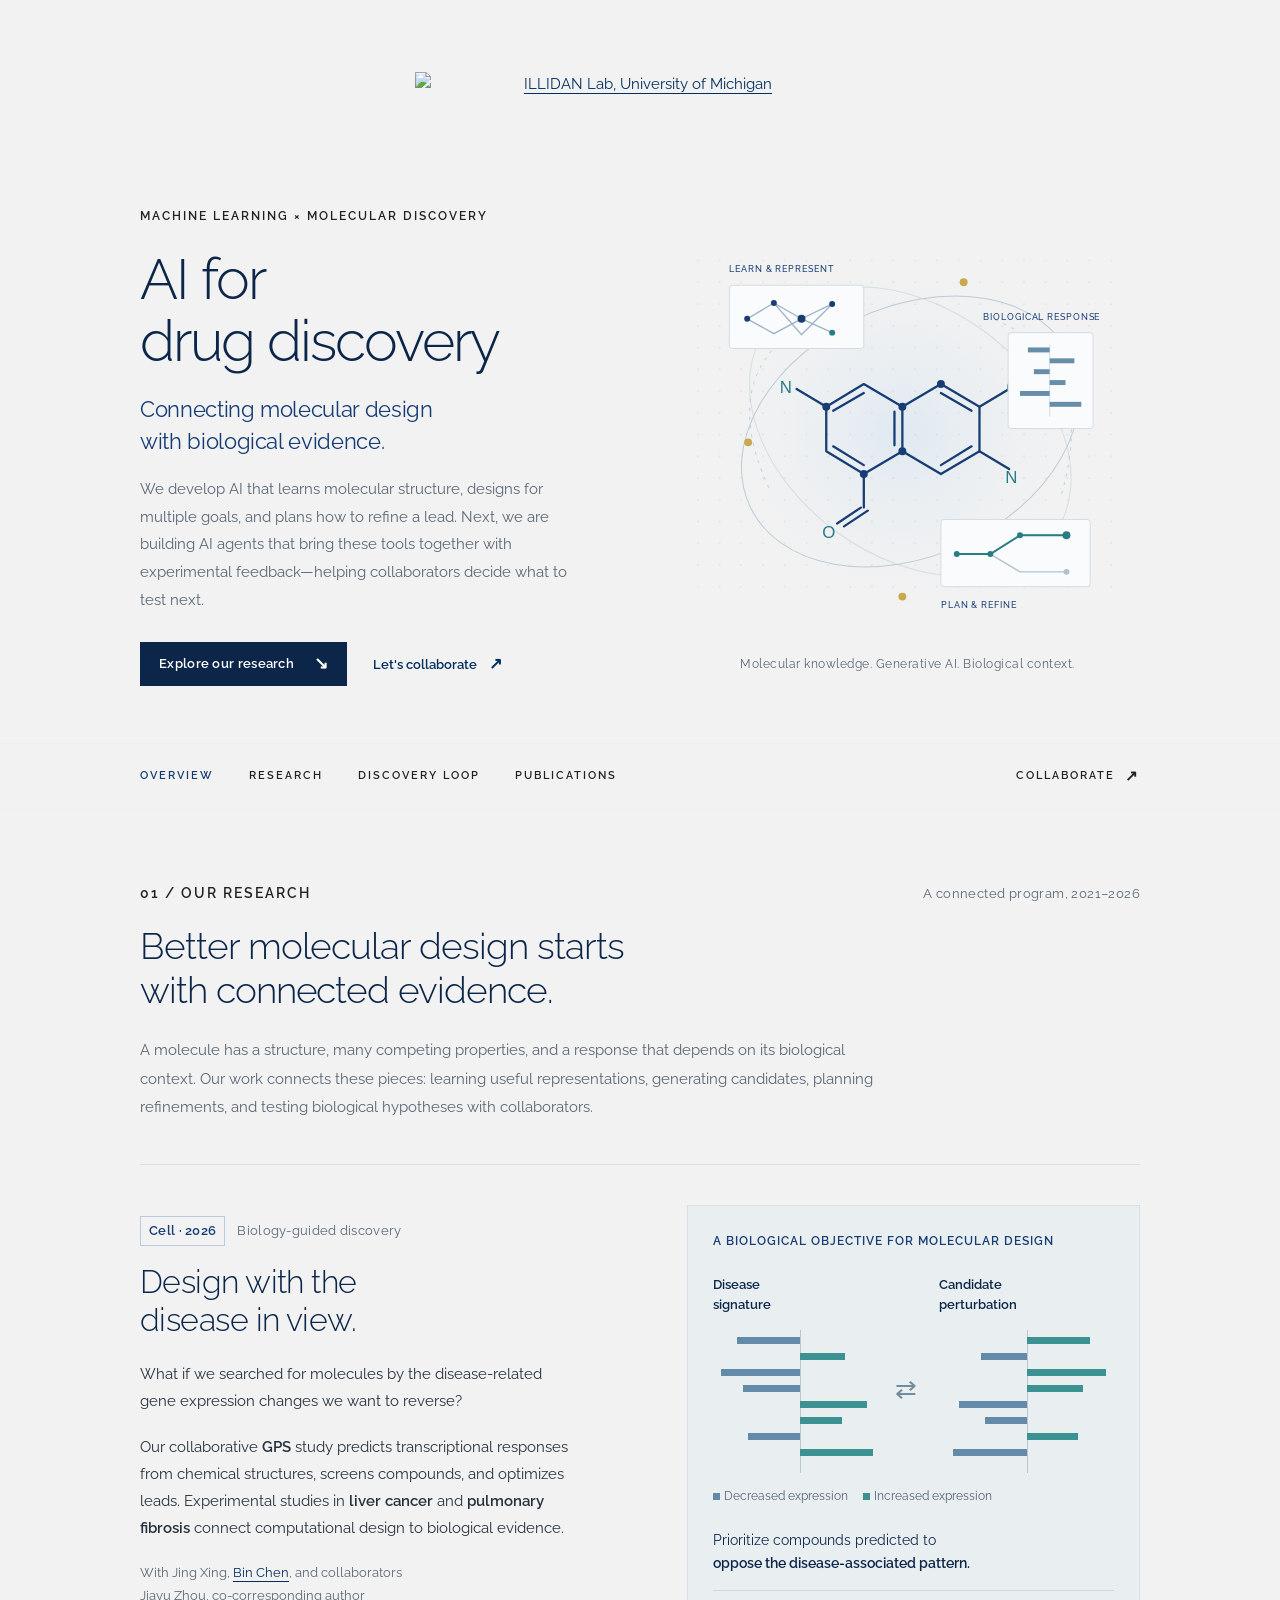
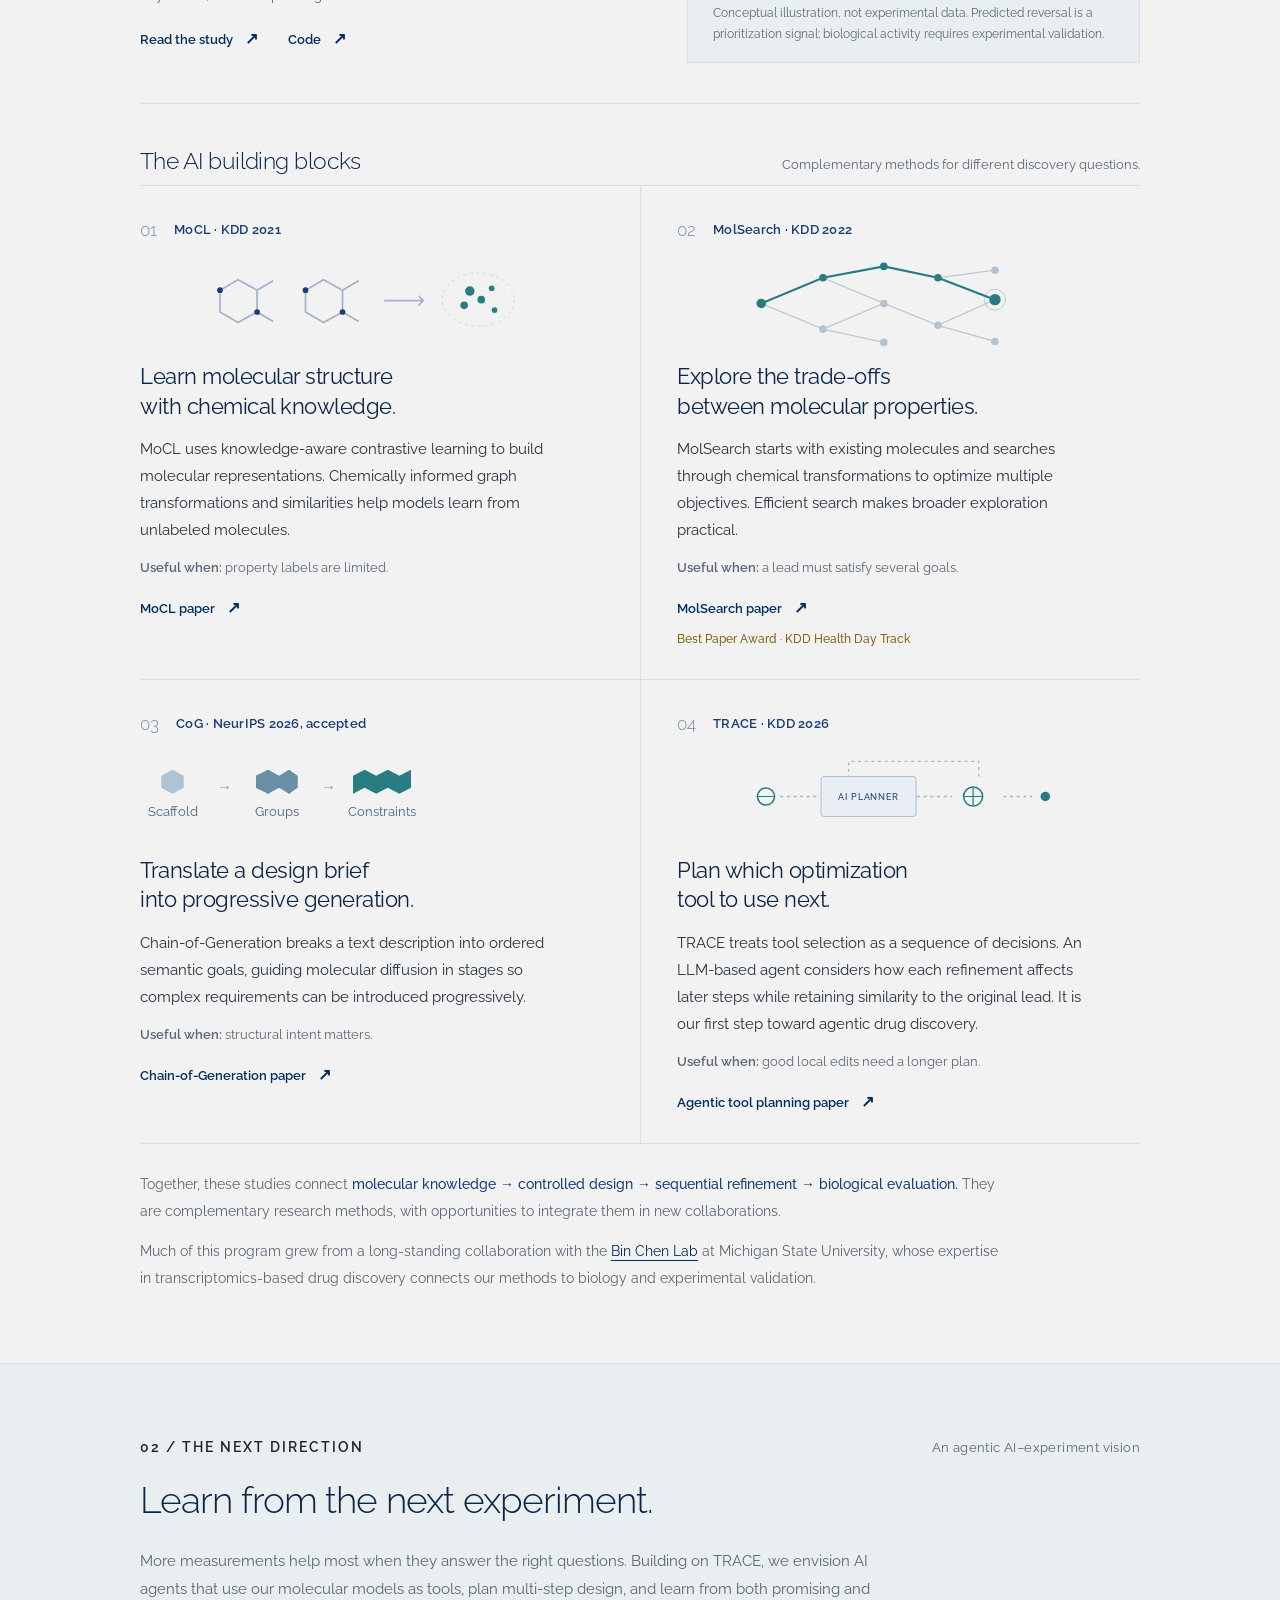
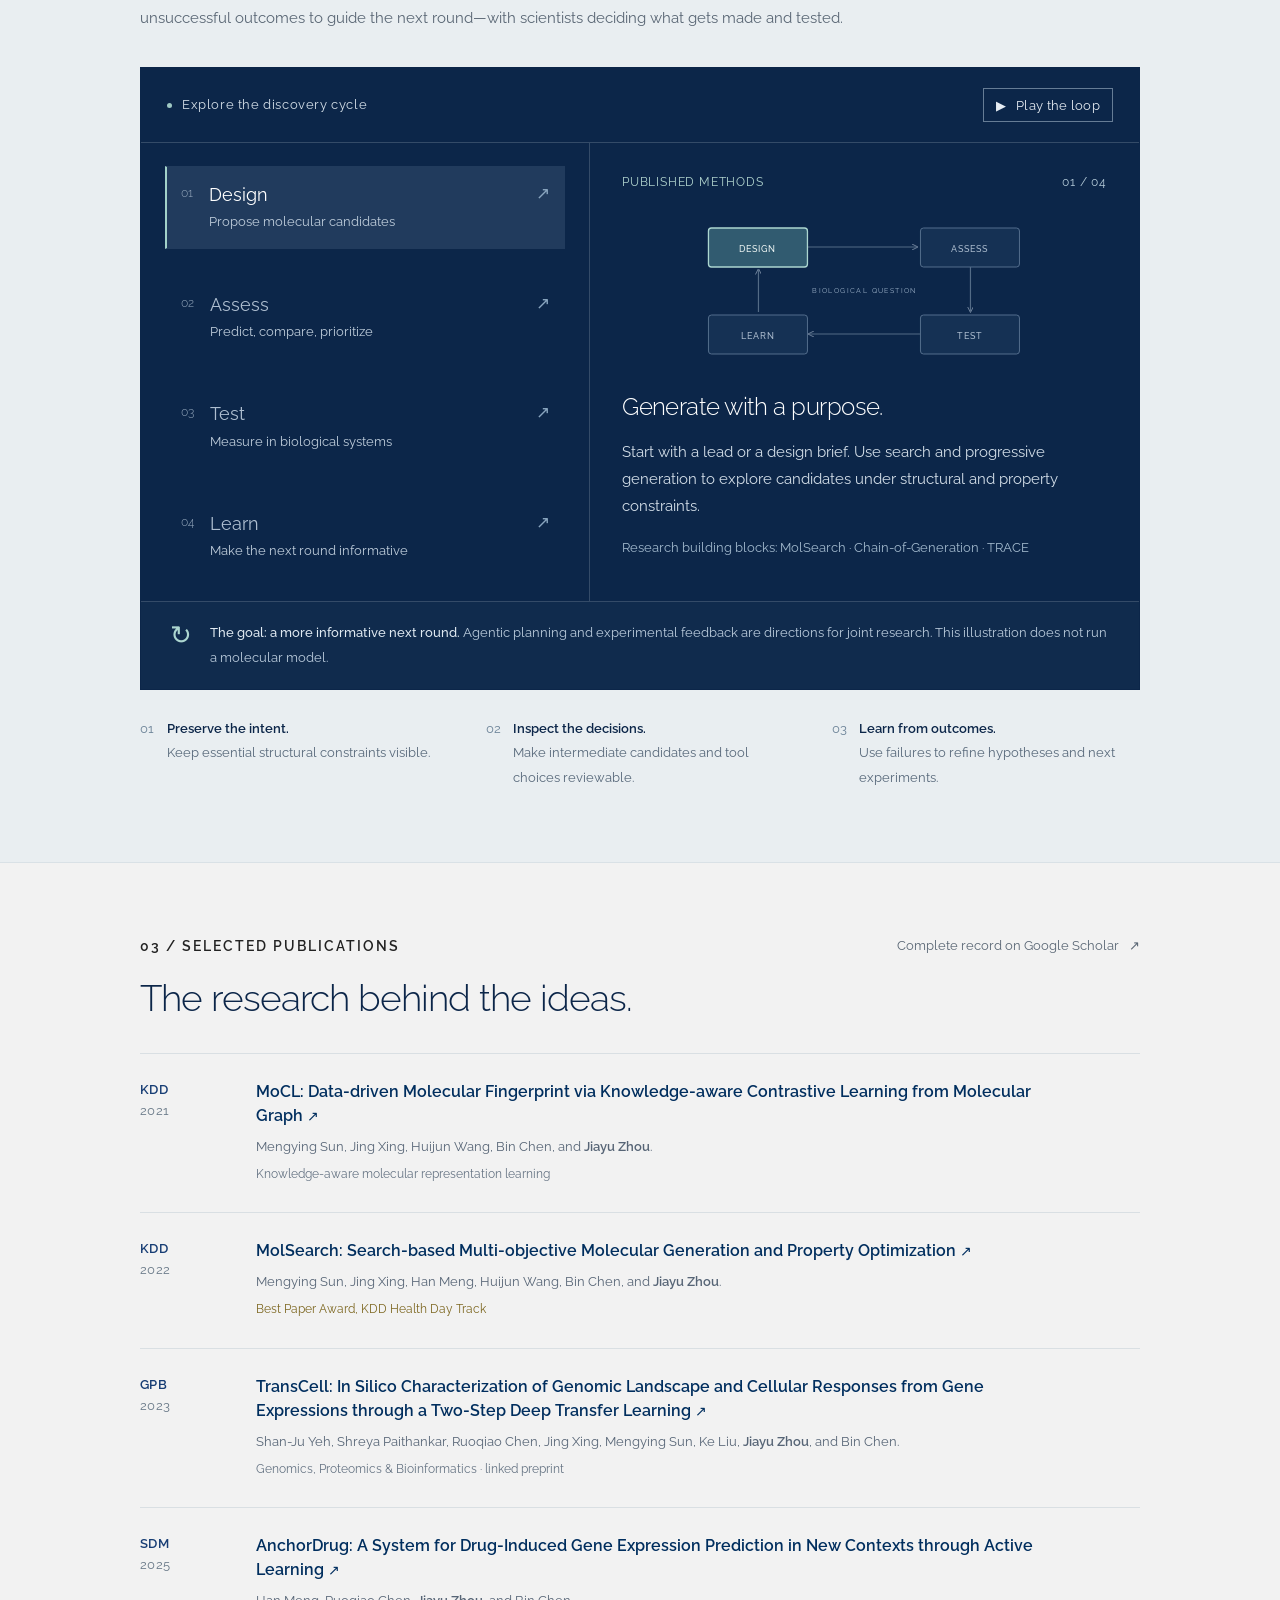
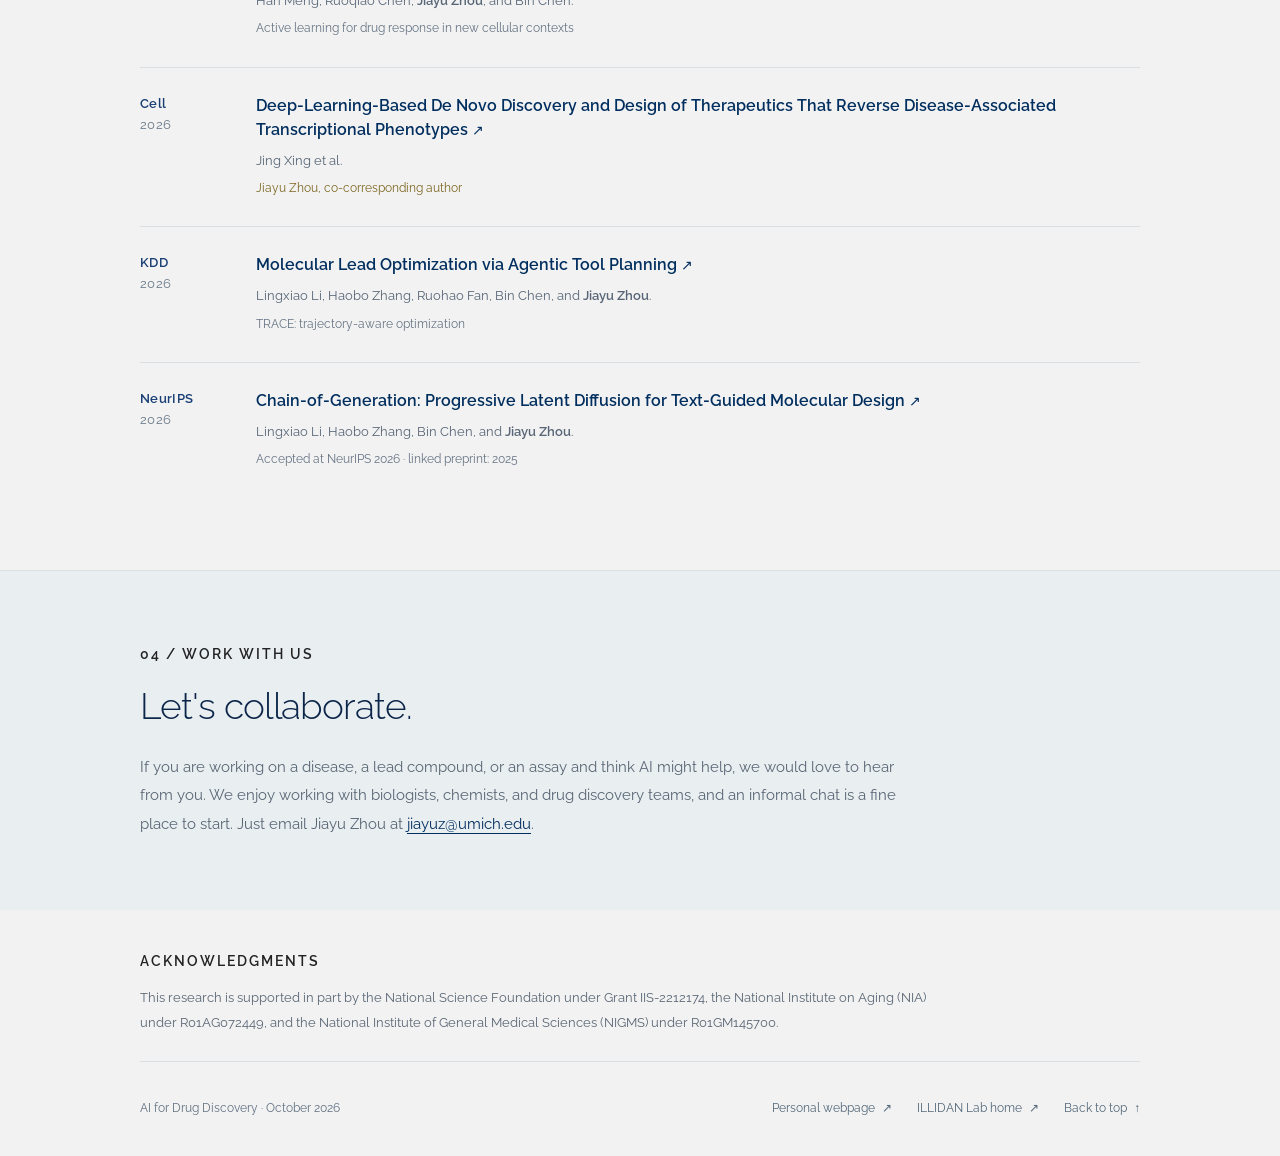
==== commit 8d146cc1: "Frame agentic AI as the next direction on drug discovery page. Co-Authored-By: Claude Opus 5.5 <nore" ====
--- a/drug-discovery/index.html
+++ b/drug-discovery/index.html
@@ -30,7 +30,7 @@
         <p class="eyebrow">Machine learning × molecular discovery</p>
         <h1 id="page-title">AI for<br>drug discovery</h1>
         <p class="hero-subtitle">Connecting molecular design<br class="desktop-break"> with biological evidence.</p>
-        <p class="hero-intro">We develop AI that learns molecular structure, designs for multiple goals, and plans how to refine a lead—helping collaborators decide what to test next.</p>
+        <p class="hero-intro">We develop AI that learns molecular structure, designs for multiple goals, and plans how to refine a lead. Next, we are building AI agents that bring these tools together with experimental feedback—helping collaborators decide what to test next.</p>
         <div class="hero-actions"><a class="button primary" href="#research">Explore our research <span aria-hidden="true">↘</span></a><a class="text-link" href="#collaborate">Let's collaborate <span aria-hidden="true">↗</span></a></div>
       </div>
 
@@ -144,7 +144,7 @@
           <div class="method-top"><span class="method-number">04</span><span class="method-year">TRACE · KDD 2026</span></div>
           <svg viewBox="0 0 360 100" class="method-visual" role="img" aria-label="An agent plans a sequence of optimization tools and evaluates the resulting candidates"><g fill="none" stroke="#a0b5c9" stroke-width="1.4"><path d="M45 50h42m102 0h37m54 0h30M117 31V13h137v18" stroke-dasharray="3 4"/></g><rect x="88" y="29" width="100" height="42" rx="3" fill="#e8eef3" stroke="#a9becd"/><text x="138" y="54" text-anchor="middle" class="svg-label">AI PLANNER</text><g fill="#287d82"><circle cx="30" cy="50" r="9" fill="none" stroke="#287d82" stroke-width="1.7"/><circle cx="248" cy="50" r="10" fill="none" stroke="#287d82" stroke-width="1.7"/><circle cx="324" cy="50" r="5"/></g><path d="M21 50h18m209-9v18m-9-9h18" stroke="#287d82" stroke-width="1.3"/></svg>
           <h4>Plan which optimization<br>tool to use next.</h4>
-          <p>TRACE treats tool selection as a sequence of decisions. An LLM-based agent considers how each refinement affects later steps while retaining similarity to the original lead.</p>
+          <p>TRACE treats tool selection as a sequence of decisions. An LLM-based agent considers how each refinement affects later steps while retaining similarity to the original lead. It is our first step toward agentic drug discovery.</p>
           <p class="use-case"><strong>Useful when:</strong> good local edits need a longer plan.</p>
           <a class="paper-link" href="https://doi.org/10.1145/3770855.3819017" target="_blank" rel="noopener noreferrer" aria-label="Read the TRACE agentic tool planning paper">Agentic tool planning paper <span aria-hidden="true">↗</span></a>
         </article>
@@ -154,9 +154,9 @@
     </section>
 
     <section class="loop-section" id="discovery-loop" aria-labelledby="loop-heading"><div class="wrap section">
-      <div class="section-top"><p class="eyebrow">02 / The next direction</p><span class="section-note">An AI–experiment collaboration vision</span></div>
+      <div class="section-top"><p class="eyebrow">02 / The next direction</p><span class="section-note">An agentic AI–experiment vision</span></div>
       <h2 id="loop-heading">Learn from the next experiment.</h2>
-      <p class="section-lead">More measurements help most when they answer the right questions. We want to connect molecular AI with experimental partners in a loop that uses both promising and unsuccessful outcomes to guide the next round.</p>
+      <p class="section-lead">More measurements help most when they answer the right questions. Building on TRACE, we envision AI agents that use our molecular models as tools, plan multi-step design, and learn from both promising and unsuccessful outcomes to guide the next round—with scientists deciding what gets made and tested.</p>
 
       <div class="loop-board">
         <div class="loop-board-top"><span class="loop-caption"><i aria-hidden="true"></i> Explore the discovery cycle</span><button id="play-loop" class="play-button" type="button" aria-pressed="false"><span aria-hidden="true">▶</span> Play the loop</button></div>
@@ -184,7 +184,7 @@
             <p id="loop-detail-tools" class="loop-tools">Research building blocks: MolSearch · Chain-of-Generation · TRACE</p>
           </div>
         </div>
-        <div class="loop-board-bottom"><span aria-hidden="true">↻</span><p><strong>The goal: a more informative next round.</strong> Experimental feedback and adaptive learning are directions for joint research. This illustration does not run a molecular model.</p></div>
+        <div class="loop-board-bottom"><span aria-hidden="true">↻</span><p><strong>The goal: a more informative next round.</strong> Agentic planning and experimental feedback are directions for joint research. This illustration does not run a molecular model.</p></div>
       </div>
       <div class="loop-principles"><p><span>01</span><strong>Preserve the intent.</strong><br>Keep essential structural constraints visible.</p><p><span>02</span><strong>Inspect the decisions.</strong><br>Make intermediate candidates and tool choices reviewable.</p><p><span>03</span><strong>Learn from outcomes.</strong><br>Use failures to refine hypotheses and next experiments.</p></div>
     </div></section>
